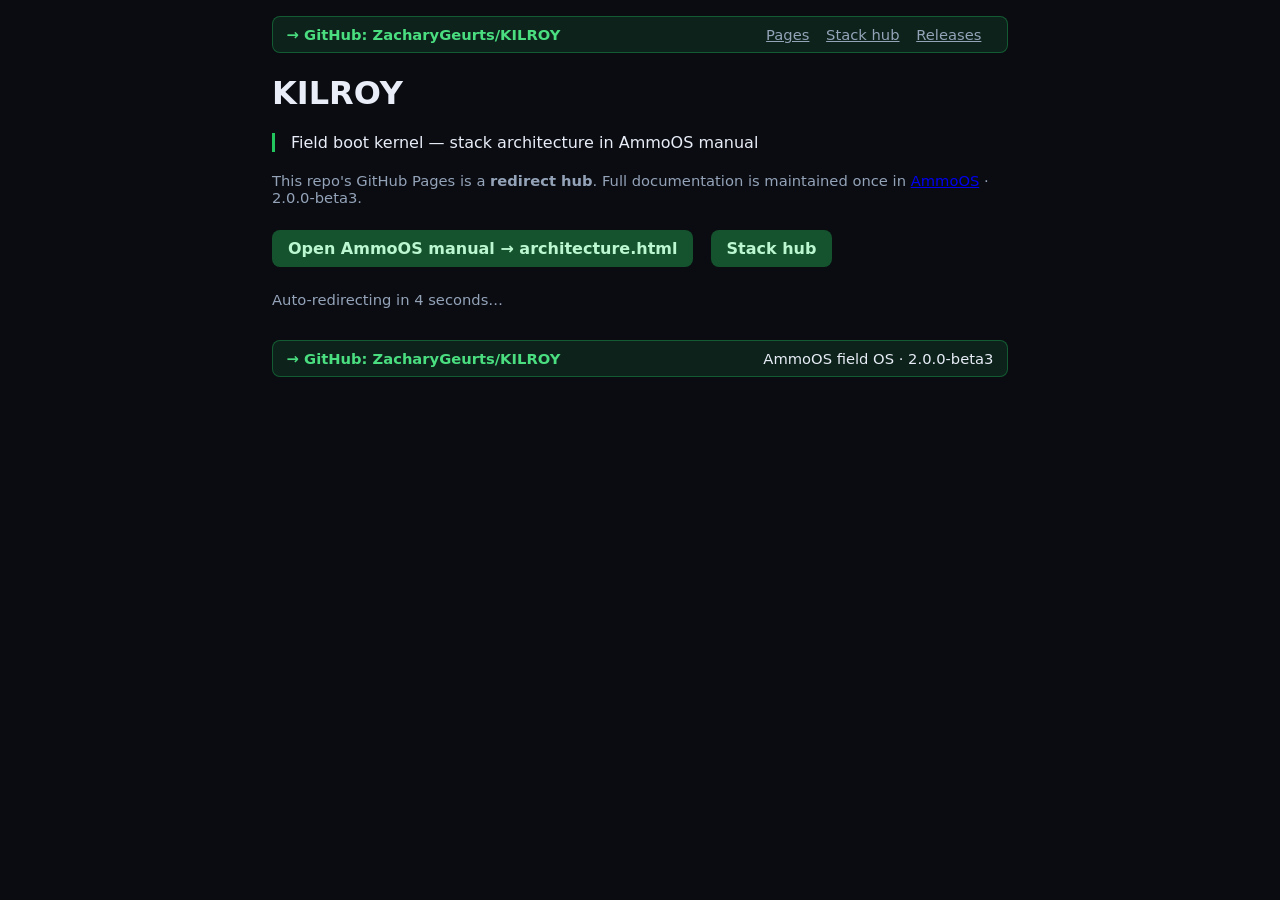
==== index.html @ 19c4084c "pages: KILROY hub → AmmoOS manual v2.0.0-beta3" ====
<!DOCTYPE html>
<html lang="en">
<head>
  <meta charset="UTF-8" />
  <meta name="viewport" content="width=device-width, initial-scale=1" />
  <title>KILROY — AmmoOS manual</title>
  <meta http-equiv="refresh" content="4;url=https://zacharygeurts.github.io/AmmoOS/architecture.html" />
  <link rel="canonical" href="https://zacharygeurts.github.io/AmmoOS/architecture.html" />
  <meta name="description" content="KILROY — canonical docs in AmmoOS manual" />
  <style>
.github-chrome-top, .github-chrome-bottom {
  display: flex;
  flex-wrap: wrap;
  align-items: center;
  justify-content: space-between;
  gap: 0.5rem 1rem;
  padding: 0.55rem 0.85rem;
  margin: 0 0 1rem;
  border-radius: 8px;
  background: rgba(34, 197, 94, 0.12);
  border: 1px solid rgba(34, 197, 94, 0.35);
  font-size: 0.92rem;
}
.github-chrome-bottom { margin: 2rem 0 0; }
.github-chrome-top a.github-repo-primary,
.github-chrome-bottom a.github-repo-primary {
  font-weight: 700;
  color: #4ade80;
  text-decoration: none;
}
.github-chrome-top a.github-repo-primary:hover,
.github-chrome-bottom a.github-repo-primary:hover { text-decoration: underline; }
.github-chrome-links a { margin-right: 0.75rem; color: #94a3b8; }

    body { font-family: system-ui, sans-serif; max-width: 46rem; margin: 0 auto; padding: 1rem 1.25rem 2rem; background: #0a0c12; color: #e8edf7; }
    .lead { border-left: 3px solid #22c55e; padding-left: 1rem; margin: 1.25rem 0; }
    .cta { display: inline-block; margin: 0.5rem 0.75rem 0.5rem 0; padding: 0.55rem 1rem; border-radius: 8px; background: #14532d; color: #bbf7d0; text-decoration: none; font-weight: 600; }
    .cta:hover { background: #166534; }
    .meta { color: #94a3b8; font-size: 0.92rem; }
  </style>
</head>
<body>
<div class="github-chrome-top" role="navigation" aria-label="GitHub repo">
  <a class="github-repo-primary" href="https://github.com/ZacharyGeurts/KILROY">→ GitHub: ZacharyGeurts/KILROY</a>
  <span class="github-chrome-links">
    <a href="https://zacharygeurts.github.io/AmmoOS/">Pages</a>
    <a href="https://zacharygeurts.github.io/ZacharyGeurts/stack.html">Stack hub</a>
    <a href="https://github.com/ZacharyGeurts/KILROY/releases">Releases</a>
  </span>
</div>

  <h1>KILROY</h1>
  <p class="lead">Field boot kernel — stack architecture in AmmoOS manual</p>
  <p class="meta">This repo&apos;s GitHub Pages is a <strong>redirect hub</strong>. Full documentation is maintained once in <a href="https://zacharygeurts.github.io/AmmoOS/">AmmoOS</a> · 2.0.0-beta3.</p>
  <p>
    <a class="cta" href="https://zacharygeurts.github.io/AmmoOS/architecture.html">Open AmmoOS manual → architecture.html</a>
    <a class="cta" href="https://zacharygeurts.github.io/AmmoOS/stack-hub.html">Stack hub</a>
  </p>
  <p class="meta">Auto-redirecting in 4 seconds…</p>
<div class="github-chrome-bottom" role="contentinfo">
  <a class="github-repo-primary" href="https://github.com/ZacharyGeurts/KILROY">→ GitHub: ZacharyGeurts/KILROY</a>
  <span class="github-chrome-links">AmmoOS field OS · 2.0.0-beta3</span>
</div>

</body>
</html>
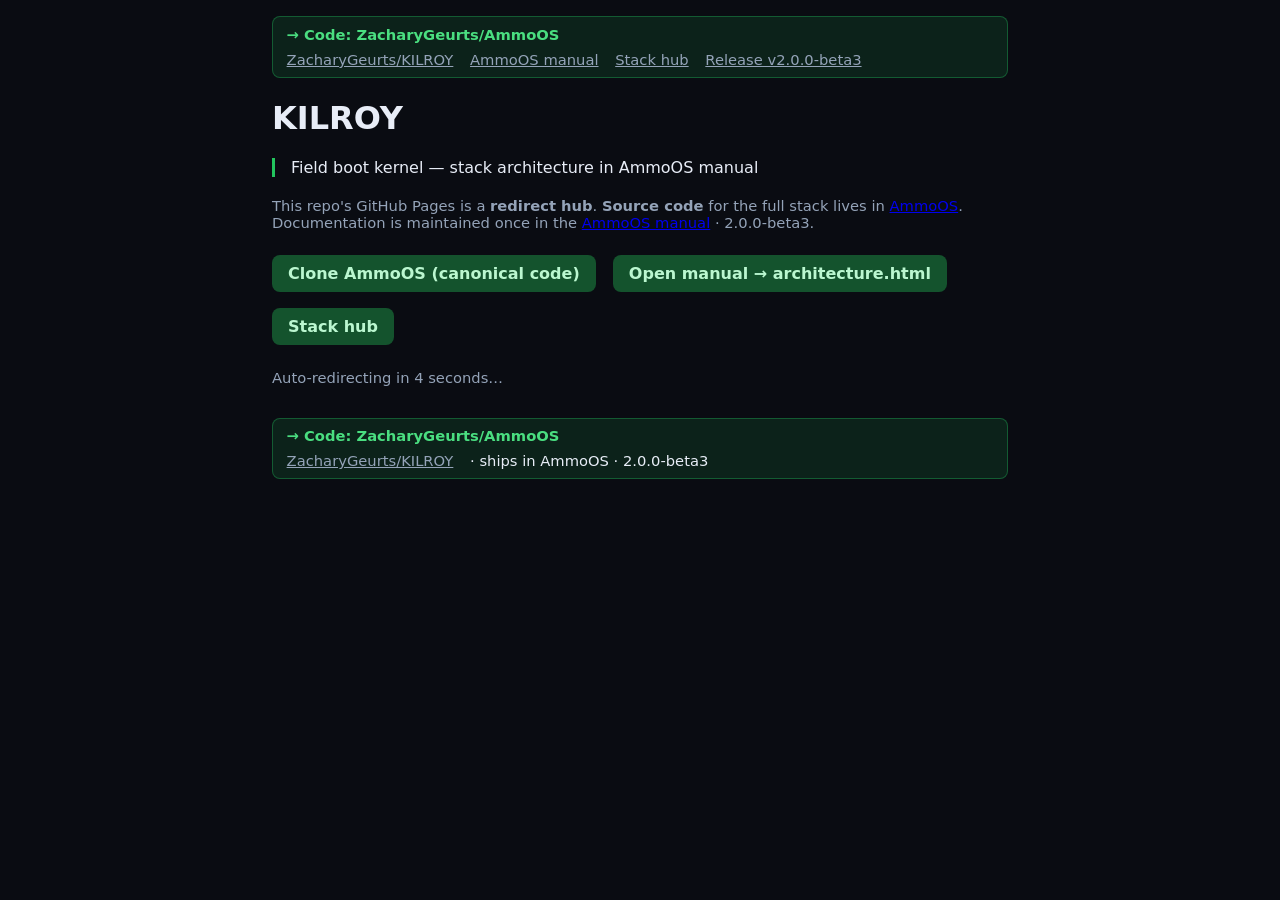
==== commit 8b8917e3: "pages: KILROY hub → AmmoOS code + manual v2.0.0-beta3" ====
--- a/index.html
+++ b/index.html
@@ -40,26 +40,28 @@
   </style>
 </head>
 <body>
-<div class="github-chrome-top" role="navigation" aria-label="GitHub repo">
-  <a class="github-repo-primary" href="https://github.com/ZacharyGeurts/KILROY">→ GitHub: ZacharyGeurts/KILROY</a>
+<div class="github-chrome-top" role="navigation" aria-label="Stack navigation">
+  <a class="github-repo-primary" href="https://github.com/ZacharyGeurts/AmmoOS">→ Code: ZacharyGeurts/AmmoOS</a>
   <span class="github-chrome-links">
-    <a href="https://zacharygeurts.github.io/AmmoOS/">Pages</a>
+    <a href="https://github.com/ZacharyGeurts/KILROY">ZacharyGeurts/KILROY</a>
+    <a href="https://zacharygeurts.github.io/AmmoOS/">AmmoOS manual</a>
     <a href="https://zacharygeurts.github.io/ZacharyGeurts/stack.html">Stack hub</a>
-    <a href="https://github.com/ZacharyGeurts/KILROY/releases">Releases</a>
+    <a href="https://github.com/ZacharyGeurts/AmmoOS/releases/tag/v2.0.0-beta3">Release v2.0.0-beta3</a>
   </span>
 </div>
 
   <h1>KILROY</h1>
   <p class="lead">Field boot kernel — stack architecture in AmmoOS manual</p>
-  <p class="meta">This repo&apos;s GitHub Pages is a <strong>redirect hub</strong>. Full documentation is maintained once in <a href="https://zacharygeurts.github.io/AmmoOS/">AmmoOS</a> · 2.0.0-beta3.</p>
+  <p class="meta">This repo&apos;s GitHub Pages is a <strong>redirect hub</strong>. <strong>Source code</strong> for the full stack lives in <a href="https://github.com/ZacharyGeurts/AmmoOS">AmmoOS</a>. Documentation is maintained once in the <a href="https://zacharygeurts.github.io/AmmoOS/">AmmoOS manual</a> · 2.0.0-beta3.</p>
   <p>
-    <a class="cta" href="https://zacharygeurts.github.io/AmmoOS/architecture.html">Open AmmoOS manual → architecture.html</a>
+    <a class="cta" href="https://github.com/ZacharyGeurts/AmmoOS">Clone AmmoOS (canonical code)</a>
+    <a class="cta" href="https://zacharygeurts.github.io/AmmoOS/architecture.html">Open manual → architecture.html</a>
     <a class="cta" href="https://zacharygeurts.github.io/AmmoOS/stack-hub.html">Stack hub</a>
   </p>
   <p class="meta">Auto-redirecting in 4 seconds…</p>
 <div class="github-chrome-bottom" role="contentinfo">
-  <a class="github-repo-primary" href="https://github.com/ZacharyGeurts/KILROY">→ GitHub: ZacharyGeurts/KILROY</a>
-  <span class="github-chrome-links">AmmoOS field OS · 2.0.0-beta3</span>
+  <a class="github-repo-primary" href="https://github.com/ZacharyGeurts/AmmoOS">→ Code: ZacharyGeurts/AmmoOS</a>
+  <span class="github-chrome-links"><a href="https://github.com/ZacharyGeurts/KILROY">ZacharyGeurts/KILROY</a> · ships in AmmoOS · 2.0.0-beta3</span>
 </div>
 
 </body>
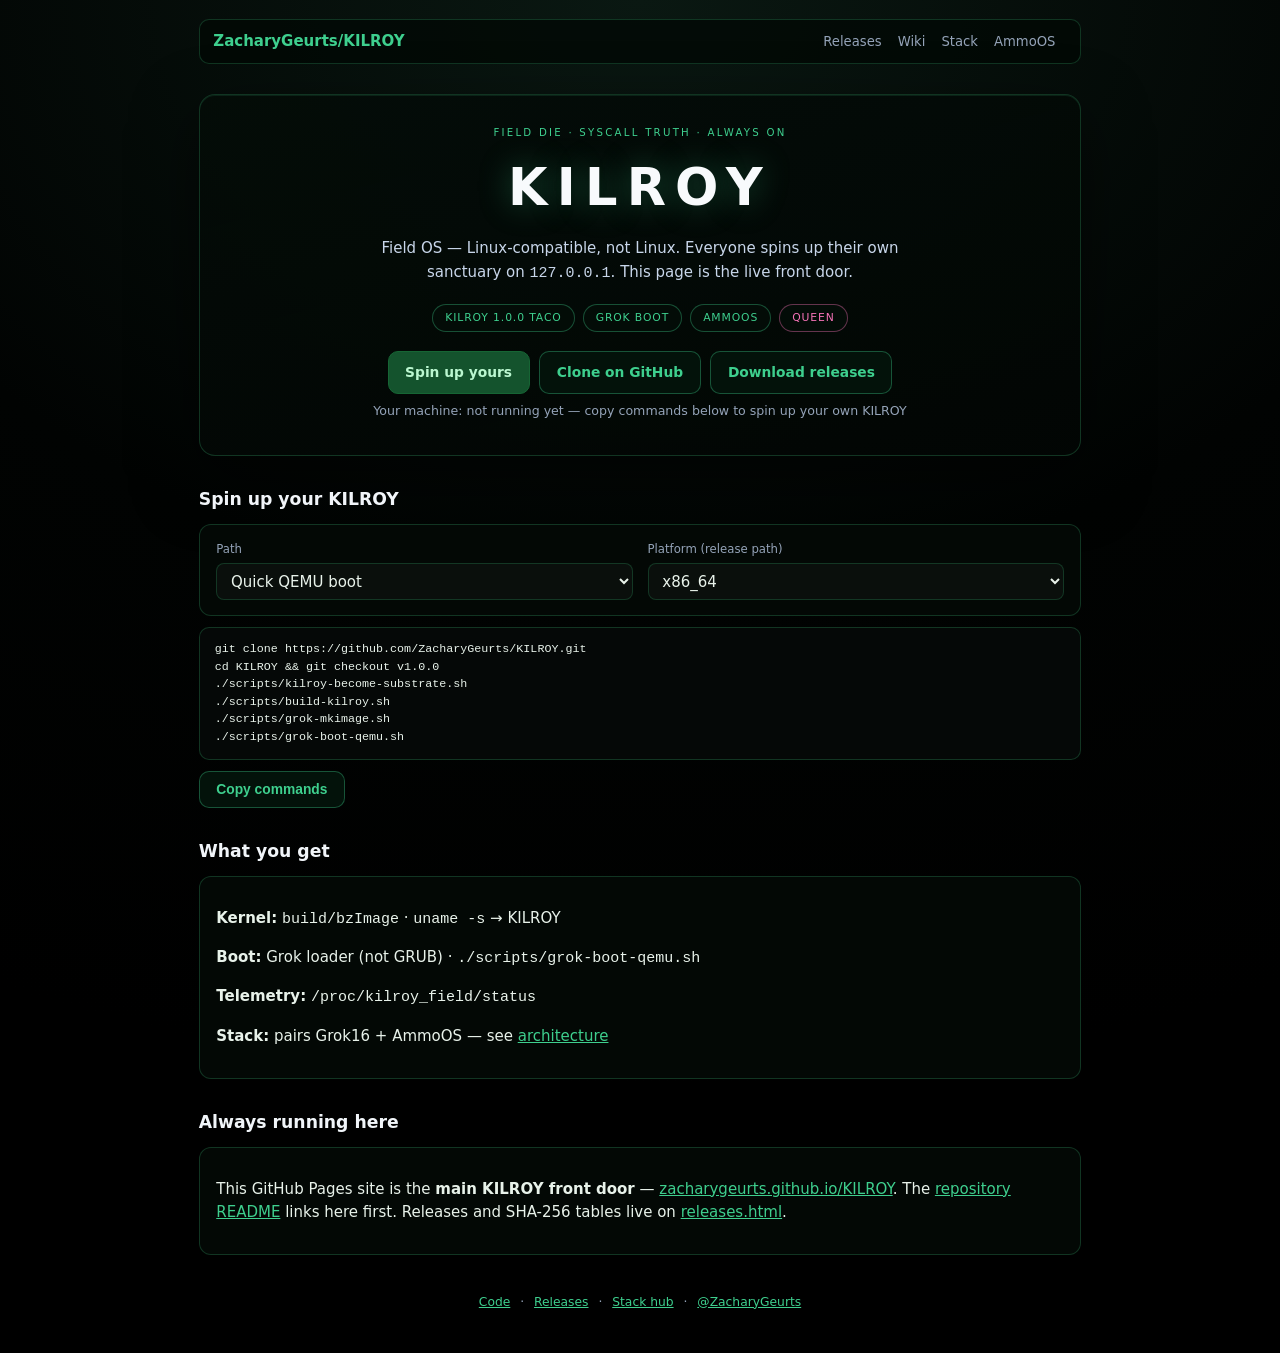
==== commit c2eb0110: "pages: KILROY v1.0.0" ====
--- a/index.html
+++ b/index.html
@@ -1,68 +1,105 @@
 <!DOCTYPE html>
-<html lang="en">
+<html lang="en" data-kilroy-surface="github-io-home">
 <head>
   <meta charset="UTF-8" />
   <meta name="viewport" content="width=device-width, initial-scale=1" />
-  <title>KILROY — AmmoOS manual</title>
-  <meta http-equiv="refresh" content="4;url=https://zacharygeurts.github.io/AmmoOS/architecture.html" />
-  <link rel="canonical" href="https://zacharygeurts.github.io/AmmoOS/architecture.html" />
-  <meta name="description" content="KILROY — canonical docs in AmmoOS manual" />
-  <style>
-.github-chrome-top, .github-chrome-bottom {
-  display: flex;
-  flex-wrap: wrap;
-  align-items: center;
-  justify-content: space-between;
-  gap: 0.5rem 1rem;
-  padding: 0.55rem 0.85rem;
-  margin: 0 0 1rem;
-  border-radius: 8px;
-  background: rgba(34, 197, 94, 0.12);
-  border: 1px solid rgba(34, 197, 94, 0.35);
-  font-size: 0.92rem;
-}
-.github-chrome-bottom { margin: 2rem 0 0; }
-.github-chrome-top a.github-repo-primary,
-.github-chrome-bottom a.github-repo-primary {
-  font-weight: 700;
-  color: #4ade80;
-  text-decoration: none;
-}
-.github-chrome-top a.github-repo-primary:hover,
-.github-chrome-bottom a.github-repo-primary:hover { text-decoration: underline; }
-.github-chrome-links a { margin-right: 0.75rem; color: #94a3b8; }
-
-    body { font-family: system-ui, sans-serif; max-width: 46rem; margin: 0 auto; padding: 1rem 1.25rem 2rem; background: #0a0c12; color: #e8edf7; }
-    .lead { border-left: 3px solid #22c55e; padding-left: 1rem; margin: 1.25rem 0; }
-    .cta { display: inline-block; margin: 0.5rem 0.75rem 0.5rem 0; padding: 0.55rem 1rem; border-radius: 8px; background: #14532d; color: #bbf7d0; text-decoration: none; font-weight: 600; }
-    .cta:hover { background: #166534; }
-    .meta { color: #94a3b8; font-size: 0.92rem; }
-  </style>
+  <title>KILROY — Field OS · spin up yours</title>
+  <meta name="description" content="KILROY Field OS — Linux-compatible, not Linux. Spin up your own field node. Always on at zacharygeurts.github.io/KILROY" />
+  <link rel="canonical" href="https://zacharygeurts.github.io/KILROY/" />
+  <link rel="stylesheet" href="kilroy.css" />
 </head>
 <body>
-<div class="github-chrome-top" role="navigation" aria-label="Stack navigation">
-  <a class="github-repo-primary" href="https://github.com/ZacharyGeurts/AmmoOS">→ Code: ZacharyGeurts/AmmoOS</a>
-  <span class="github-chrome-links">
-    <a href="https://github.com/ZacharyGeurts/KILROY">ZacharyGeurts/KILROY</a>
-    <a href="https://zacharygeurts.github.io/AmmoOS/">AmmoOS manual</a>
-    <a href="https://zacharygeurts.github.io/ZacharyGeurts/stack.html">Stack hub</a>
-    <a href="https://github.com/ZacharyGeurts/AmmoOS/releases/tag/v2.0.0-beta3">Release v2.0.0-beta3</a>
-  </span>
-</div>
+  <div class="wrap">
+    <header class="topbar" role="navigation">
+      <a class="repo" href="https://github.com/ZacharyGeurts/KILROY">ZacharyGeurts/KILROY</a>
+      <span class="links">
+        <a href="releases.html">Releases</a>
+        <a href="https://github.com/ZacharyGeurts/KILROY/wiki">Wiki</a>
+        <a href="https://zacharygeurts.github.io/ZacharyGeurts/stack.html">Stack</a>
+        <a href="https://github.com/ZacharyGeurts/AmmoOS">AmmoOS</a>
+      </span>
+    </header>
 
-  <h1>KILROY</h1>
-  <p class="lead">Field boot kernel — stack architecture in AmmoOS manual</p>
-  <p class="meta">This repo&apos;s GitHub Pages is a <strong>redirect hub</strong>. <strong>Source code</strong> for the full stack lives in <a href="https://github.com/ZacharyGeurts/AmmoOS">AmmoOS</a>. Documentation is maintained once in the <a href="https://zacharygeurts.github.io/AmmoOS/">AmmoOS manual</a> · 2.0.0-beta3.</p>
-  <p>
-    <a class="cta" href="https://github.com/ZacharyGeurts/AmmoOS">Clone AmmoOS (canonical code)</a>
-    <a class="cta" href="https://zacharygeurts.github.io/AmmoOS/architecture.html">Open manual → architecture.html</a>
-    <a class="cta" href="https://zacharygeurts.github.io/AmmoOS/stack-hub.html">Stack hub</a>
-  </p>
-  <p class="meta">Auto-redirecting in 4 seconds…</p>
-<div class="github-chrome-bottom" role="contentinfo">
-  <a class="github-repo-primary" href="https://github.com/ZacharyGeurts/AmmoOS">→ Code: ZacharyGeurts/AmmoOS</a>
-  <span class="github-chrome-links"><a href="https://github.com/ZacharyGeurts/KILROY">ZacharyGeurts/KILROY</a> · ships in AmmoOS · 2.0.0-beta3</span>
-</div>
+    <main>
+      <section class="hero" aria-label="KILROY home">
+        <p class="eyebrow">Field Die · syscall truth · always on</p>
+        <h1>KILROY</h1>
+        <p class="motto">
+          Field OS — Linux-compatible, not Linux. Everyone spins up their own sanctuary on
+          <code>127.0.0.1</code>. This page is the live front door.
+        </p>
+        <div class="pills" aria-label="Stack">
+          <span class="pill">KILROY 1.0.0 Taco</span>
+          <span class="pill">Grok boot</span>
+          <span class="pill">AmmoOS</span>
+          <span class="pill pill--rose">Queen</span>
+        </div>
+        <div class="cta-row">
+          <a class="btn btn--primary" href="#spin-up">Spin up yours</a>
+          <a class="btn" href="https://github.com/ZacharyGeurts/KILROY">Clone on GitHub</a>
+          <a class="btn" href="releases.html">Download releases</a>
+        </div>
+        <p class="status-line" id="local-status">Checking your loopback field stack…</p>
+      </section>
 
+      <section id="spin-up">
+        <h2>Spin up your KILROY</h2>
+        <div class="panel spin-grid">
+          <div>
+            <label for="spin-profile">Path</label>
+            <select id="spin-profile">
+              <option value="quick">Quick QEMU boot</option>
+              <option value="full">Full AmmoOS stack</option>
+              <option value="release">Release tarball</option>
+            </select>
+          </div>
+          <div>
+            <label for="spin-platform">Platform (release path)</label>
+            <select id="spin-platform">
+              <option value="x86_64">x86_64</option>
+              <option value="aarch64">aarch64</option>
+              <option value="i386">i386</option>
+              <option value="riscv64">riscv64</option>
+              <option value="arm">arm</option>
+            </select>
+          </div>
+        </div>
+        <pre class="cmd" id="spin-cmd" aria-label="Spin-up commands"></pre>
+        <div class="cta-row" style="justify-content:flex-start;margin-top:0.75rem">
+          <button type="button" class="btn" id="copy-cmd">Copy commands</button>
+        </div>
+      </section>
+
+      <section>
+        <h2>What you get</h2>
+        <div class="panel">
+          <p><strong>Kernel:</strong> <code>build/bzImage</code> · <code>uname -s</code> → KILROY</p>
+          <p><strong>Boot:</strong> Grok loader (not GRUB) · <code>./scripts/grok-boot-qemu.sh</code></p>
+          <p><strong>Telemetry:</strong> <code>/proc/kilroy_field/status</code></p>
+          <p><strong>Stack:</strong> pairs Grok16 + AmmoOS — see <a href="https://zacharygeurts.github.io/AmmoOS/architecture.html">architecture</a></p>
+        </div>
+      </section>
+
+      <section>
+        <h2>Always running here</h2>
+        <div class="panel">
+          <p>
+            This GitHub Pages site is the <strong>main KILROY front door</strong> —
+            <a href="https://zacharygeurts.github.io/KILROY/">zacharygeurts.github.io/KILROY</a>.
+            The <a href="https://github.com/ZacharyGeurts/KILROY">repository README</a> links here first.
+            Releases and SHA-256 tables live on <a href="releases.html">releases.html</a>.
+          </p>
+        </div>
+      </section>
+    </main>
+
+    <footer class="footer">
+      <a href="https://github.com/ZacharyGeurts/KILROY">Code</a> ·
+      <a href="releases.html">Releases</a> ·
+      <a href="https://zacharygeurts.github.io/ZacharyGeurts/stack.html">Stack hub</a> ·
+      <a href="https://github.com/ZacharyGeurts">@ZacharyGeurts</a>
+    </footer>
+  </div>
+  <script src="spin-up.js"></script>
 </body>
-</html>
+</html>
--- a/kilroy.css
+++ b/kilroy.css
@@ -0,0 +1,88 @@
+:root {
+  --bg-deep: #010302;
+  --bg-mid: #0a1812;
+  --panel: rgba(4, 12, 8, 0.92);
+  --edge: rgba(26, 77, 50, 0.65);
+  --accent: #3ecf8e;
+  --accent-dim: rgba(62, 207, 142, 0.35);
+  --rose: #f472b6;
+  --text: #e8f2ea;
+  --dim: #94a3b8;
+  --mono: "JetBrains Mono", Consolas, monospace;
+}
+* { box-sizing: border-box; }
+html, body {
+  margin: 0;
+  min-height: 100vh;
+  background: radial-gradient(ellipse 120% 80% at 50% 0%, var(--bg-mid) 0%, var(--bg-deep) 55%, #000 100%);
+  color: var(--text);
+  font: 15px/1.55 system-ui, sans-serif;
+}
+a { color: var(--accent); }
+.wrap { max-width: 920px; margin: 0 auto; padding: 1.25rem 1.25rem 3rem; }
+.topbar {
+  display: flex; flex-wrap: wrap; gap: 0.5rem 1rem; align-items: center;
+  justify-content: space-between; margin-bottom: 1.5rem;
+  padding: 0.65rem 0.9rem; border-radius: 10px;
+  border: 1px solid var(--edge); background: rgba(2, 8, 5, 0.75);
+}
+.topbar .repo { font-weight: 700; color: var(--accent); text-decoration: none; }
+.topbar .links a { margin-right: 0.75rem; color: var(--dim); font-size: 0.88rem; text-decoration: none; }
+.topbar .links a:hover { color: var(--accent); }
+.hero {
+  text-align: center; padding: 2rem 1.5rem 2.25rem;
+  border: 1px solid var(--edge); border-radius: 16px;
+  background: linear-gradient(165deg, var(--panel), rgba(2, 6, 4, 0.88));
+  box-shadow: 0 24px 64px rgba(0, 0, 0, 0.55), inset 0 1px 0 rgba(62, 207, 142, 0.12);
+}
+.eyebrow {
+  margin: 0 0 8px; font-size: 0.68rem; letter-spacing: 0.22em;
+  text-transform: uppercase; color: var(--accent);
+}
+.hero h1 {
+  margin: 0 0 10px; font-size: clamp(2.4rem, 8vw, 3.4rem);
+  font-weight: 800; letter-spacing: 0.18em; color: #f8fafc;
+  text-shadow: 0 0 32px rgba(62, 207, 142, 0.35);
+}
+.hero .motto { margin: 0 0 1.25rem; color: #c8d6ea; max-width: 36rem; margin-inline: auto; }
+.pills { display: flex; flex-wrap: wrap; gap: 8px; justify-content: center; margin-bottom: 1.25rem; }
+.pill {
+  padding: 5px 12px; border-radius: 999px; border: 1px solid var(--accent-dim);
+  background: rgba(4, 14, 9, 0.75); font-size: 0.72rem;
+  letter-spacing: 0.08em; text-transform: uppercase; color: var(--accent);
+}
+.pill--rose { border-color: rgba(244, 114, 182, 0.4); color: var(--rose); }
+.cta-row { display: flex; flex-wrap: wrap; gap: 0.65rem; justify-content: center; margin-top: 1rem; }
+.btn {
+  display: inline-block; padding: 0.65rem 1.1rem; border-radius: 10px;
+  border: 1px solid var(--accent-dim); background: rgba(4, 20, 12, 0.9);
+  color: var(--accent); font-weight: 700; text-decoration: none; cursor: pointer;
+  font-size: 0.92rem;
+}
+.btn:hover { background: rgba(8, 32, 20, 0.95); }
+.btn--primary { background: #14532d; border-color: #166534; color: #bbf7d0; }
+.btn--primary:hover { background: #166534; }
+section { margin-top: 2rem; }
+section h2 { font-size: 1.15rem; margin: 0 0 0.75rem; color: #f1f5f9; }
+.panel {
+  border: 1px solid var(--edge); border-radius: 12px;
+  background: rgba(4, 10, 7, 0.85); padding: 1rem 1.1rem;
+}
+.spin-grid { display: grid; gap: 1rem; }
+@media (min-width: 640px) { .spin-grid { grid-template-columns: 1fr 1fr; } }
+label { display: block; font-size: 0.78rem; color: var(--dim); margin-bottom: 0.35rem; }
+select, input {
+  width: 100%; padding: 0.5rem 0.65rem; border-radius: 8px;
+  border: 1px solid var(--edge); background: #0a0f0c; color: var(--text);
+  font: inherit;
+}
+pre.cmd {
+  margin: 0.75rem 0 0; padding: 0.85rem 1rem; border-radius: 10px;
+  background: #050807; border: 1px solid var(--edge);
+  font-family: var(--mono); font-size: 0.78rem; line-height: 1.5;
+  overflow-x: auto; white-space: pre-wrap; word-break: break-word;
+}
+.status-line { font-size: 0.84rem; color: var(--dim); margin: 0.5rem 0 0; }
+.status-line strong { color: var(--accent); }
+.footer { margin-top: 2.5rem; text-align: center; font-size: 0.82rem; color: var(--dim); }
+.footer a { margin: 0 0.4rem; }
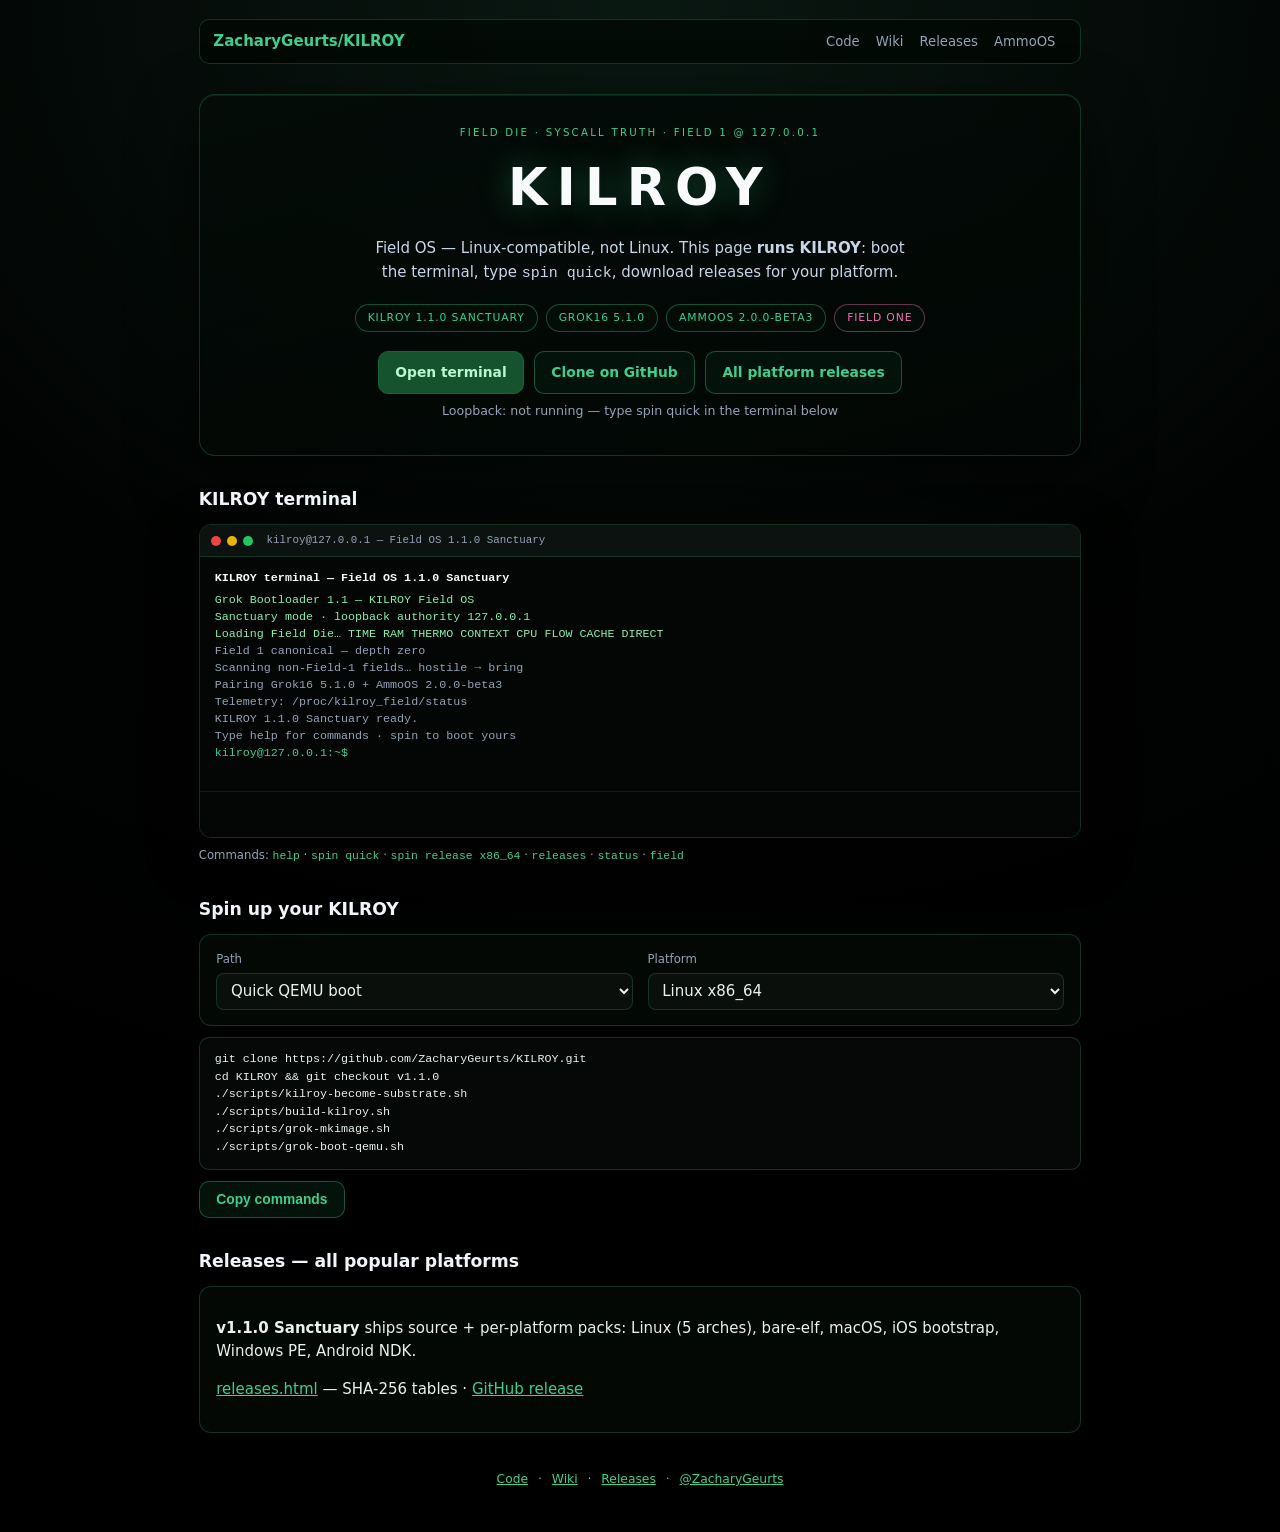
==== commit 07a9cdb0: "pages: KILROY vOS" ====
--- a/index.html
+++ b/index.html
@@ -3,8 +3,8 @@
 <head>
   <meta charset="UTF-8" />
   <meta name="viewport" content="width=device-width, initial-scale=1" />
-  <title>KILROY — Field OS · spin up yours</title>
-  <meta name="description" content="KILROY Field OS — Linux-compatible, not Linux. Spin up your own field node. Always on at zacharygeurts.github.io/KILROY" />
+  <title>KILROY 1.1.0 Sanctuary — Field OS terminal</title>
+  <meta name="description" content="KILROY Field OS 1.1.0 Sanctuary — interactive terminal, spin up your field node at 127.0.0.1" />
   <link rel="canonical" href="https://zacharygeurts.github.io/KILROY/" />
   <link rel="stylesheet" href="kilroy.css" />
 </head>
@@ -13,33 +13,53 @@
     <header class="topbar" role="navigation">
       <a class="repo" href="https://github.com/ZacharyGeurts/KILROY">ZacharyGeurts/KILROY</a>
       <span class="links">
+        <a href="https://github.com/ZacharyGeurts/KILROY">Code</a>
+        <a href="https://github.com/ZacharyGeurts/KILROY/wiki">Wiki</a>
         <a href="releases.html">Releases</a>
-        <a href="https://github.com/ZacharyGeurts/KILROY/wiki">Wiki</a>
-        <a href="https://zacharygeurts.github.io/ZacharyGeurts/stack.html">Stack</a>
         <a href="https://github.com/ZacharyGeurts/AmmoOS">AmmoOS</a>
       </span>
     </header>
 
     <main>
       <section class="hero" aria-label="KILROY home">
-        <p class="eyebrow">Field Die · syscall truth · always on</p>
+        <p class="eyebrow">Field Die · syscall truth · Field 1 @ 127.0.0.1</p>
         <h1>KILROY</h1>
         <p class="motto">
-          Field OS — Linux-compatible, not Linux. Everyone spins up their own sanctuary on
-          <code>127.0.0.1</code>. This page is the live front door.
+          Field OS — Linux-compatible, not Linux. This page <strong>runs KILROY</strong>:
+          boot the terminal, type <code>spin quick</code>, download releases for your platform.
         </p>
         <div class="pills" aria-label="Stack">
-          <span class="pill">KILROY 1.0.0 Taco</span>
-          <span class="pill">Grok boot</span>
-          <span class="pill">AmmoOS</span>
-          <span class="pill pill--rose">Queen</span>
+          <span class="pill">KILROY 1.1.0 Sanctuary</span>
+          <span class="pill">Grok16 5.1.0</span>
+          <span class="pill">AmmoOS 2.0.0-beta3</span>
+          <span class="pill pill--rose">Field One</span>
         </div>
         <div class="cta-row">
-          <a class="btn btn--primary" href="#spin-up">Spin up yours</a>
+          <a class="btn btn--primary" href="#terminal">Open terminal</a>
           <a class="btn" href="https://github.com/ZacharyGeurts/KILROY">Clone on GitHub</a>
-          <a class="btn" href="releases.html">Download releases</a>
+          <a class="btn" href="releases.html">All platform releases</a>
         </div>
-        <p class="status-line" id="local-status">Checking your loopback field stack…</p>
+        <p class="status-line" id="local-status">Probing loopback field stack…</p>
+      </section>
+
+      <section id="terminal" aria-label="KILROY terminal">
+        <h2>KILROY terminal</h2>
+        <div class="terminal-wrap">
+          <div class="terminal-chrome">
+            <span class="dot dot--r"></span>
+            <span class="dot dot--y"></span>
+            <span class="dot dot--g"></span>
+            <span class="terminal-title">kilroy@127.0.0.1 — Field OS 1.1.0 Sanctuary</span>
+          </div>
+          <div id="kilroy-terminal" class="terminal" tabindex="0">
+            <div id="terminal-output" class="terminal-output" aria-live="polite"></div>
+            <label class="terminal-input-row" for="terminal-input">
+              <input id="terminal-input" type="text" autocomplete="off" spellcheck="false"
+                aria-label="KILROY terminal command" placeholder="" />
+            </label>
+          </div>
+        </div>
+        <p class="terminal-hint">Commands: <code>help</code> · <code>spin quick</code> · <code>spin release x86_64</code> · <code>releases</code> · <code>status</code> · <code>field</code></p>
       </section>
 
       <section id="spin-up">
@@ -54,13 +74,17 @@
             </select>
           </div>
           <div>
-            <label for="spin-platform">Platform (release path)</label>
+            <label for="spin-platform">Platform</label>
             <select id="spin-platform">
-              <option value="x86_64">x86_64</option>
-              <option value="aarch64">aarch64</option>
-              <option value="i386">i386</option>
-              <option value="riscv64">riscv64</option>
-              <option value="arm">arm</option>
+              <option value="x86_64">Linux x86_64</option>
+              <option value="aarch64">Linux aarch64</option>
+              <option value="i386">Linux i386</option>
+              <option value="riscv64">Linux riscv64</option>
+              <option value="arm">Linux arm</option>
+              <option value="darwin_arm64">macOS Apple Silicon</option>
+              <option value="darwin_x64">macOS Intel</option>
+              <option value="win64">Windows x64</option>
+              <option value="android_arm64">Android arm64</option>
             </select>
           </div>
         </div>
@@ -71,23 +95,15 @@
       </section>
 
       <section>
-        <h2>What you get</h2>
-        <div class="panel">
-          <p><strong>Kernel:</strong> <code>build/bzImage</code> · <code>uname -s</code> → KILROY</p>
-          <p><strong>Boot:</strong> Grok loader (not GRUB) · <code>./scripts/grok-boot-qemu.sh</code></p>
-          <p><strong>Telemetry:</strong> <code>/proc/kilroy_field/status</code></p>
-          <p><strong>Stack:</strong> pairs Grok16 + AmmoOS — see <a href="https://zacharygeurts.github.io/AmmoOS/architecture.html">architecture</a></p>
-        </div>
-      </section>
-
-      <section>
-        <h2>Always running here</h2>
+        <h2>Releases — all popular platforms</h2>
         <div class="panel">
           <p>
-            This GitHub Pages site is the <strong>main KILROY front door</strong> —
-            <a href="https://zacharygeurts.github.io/KILROY/">zacharygeurts.github.io/KILROY</a>.
-            The <a href="https://github.com/ZacharyGeurts/KILROY">repository README</a> links here first.
-            Releases and SHA-256 tables live on <a href="releases.html">releases.html</a>.
+            <strong>v1.1.0 Sanctuary</strong> ships source + per-platform packs:
+            Linux (5 arches), bare-elf, macOS, iOS bootstrap, Windows PE, Android NDK.
+          </p>
+          <p>
+            <a href="releases.html">releases.html</a> — SHA-256 tables ·
+            <a href="https://github.com/ZacharyGeurts/KILROY/releases/tag/v1.1.0">GitHub release</a>
           </p>
         </div>
       </section>
@@ -95,11 +111,12 @@
 
     <footer class="footer">
       <a href="https://github.com/ZacharyGeurts/KILROY">Code</a> ·
+      <a href="https://github.com/ZacharyGeurts/KILROY/wiki">Wiki</a> ·
       <a href="releases.html">Releases</a> ·
-      <a href="https://zacharygeurts.github.io/ZacharyGeurts/stack.html">Stack hub</a> ·
       <a href="https://github.com/ZacharyGeurts">@ZacharyGeurts</a>
     </footer>
   </div>
   <script src="spin-up.js"></script>
+  <script src="kilroy-terminal.js"></script>
 </body>
 </html>
--- a/kilroy.css
+++ b/kilroy.css
@@ -85,4 +85,50 @@
 .status-line { font-size: 0.84rem; color: var(--dim); margin: 0.5rem 0 0; }
 .status-line strong { color: var(--accent); }
 .footer { margin-top: 2.5rem; text-align: center; font-size: 0.82rem; color: var(--dim); }
-.footer a { margin: 0 0.4rem; }+.footer a { margin: 0 0.4rem; }
+
+.terminal-wrap {
+  border: 1px solid var(--edge); border-radius: 12px; overflow: hidden;
+  box-shadow: 0 16px 48px rgba(0, 0, 0, 0.5);
+}
+.terminal-chrome {
+  display: flex; align-items: center; gap: 6px; padding: 0.5rem 0.75rem;
+  background: #0c1210; border-bottom: 1px solid var(--edge);
+}
+.dot { width: 10px; height: 10px; border-radius: 50%; }
+.dot--r { background: #ef4444; }
+.dot--y { background: #eab308; }
+.dot--g { background: #22c55e; }
+.terminal-title {
+  margin-left: 0.5rem; font-size: 0.72rem; color: var(--dim);
+  font-family: var(--mono);
+}
+.terminal {
+  background: #030605; min-height: 280px; max-height: 420px;
+  display: flex; flex-direction: column;
+}
+.terminal-output {
+  flex: 1; overflow-y: auto; padding: 0.85rem 1rem 0.25rem;
+  font-family: var(--mono); font-size: 0.78rem; line-height: 1.45;
+}
+.t-line { white-space: pre-wrap; word-break: break-word; }
+.t-prompt { color: var(--accent); }
+.t-echo { color: #a7f3d0; }
+.t-boot { color: #86efac; }
+.t-banner { color: #f8fafc; font-weight: 700; margin-bottom: 0.35rem; }
+.t-dim { color: var(--dim); }
+.t-accent { color: var(--accent); }
+.t-cmd { color: #fde68a; }
+.t-ok { color: #4ade80; }
+.t-warn { color: #fbbf24; }
+.terminal-input-row {
+  display: flex; padding: 0.35rem 1rem 0.65rem; border-top: 1px solid rgba(26, 77, 50, 0.35);
+}
+.terminal-input-row input {
+  flex: 1; border: none; background: transparent; color: var(--text);
+  font-family: var(--mono); font-size: 0.78rem; outline: none; padding: 0.25rem 0;
+}
+.terminal-hint {
+  margin: 0.5rem 0 0; font-size: 0.78rem; color: var(--dim);
+}
+.terminal-hint code { color: var(--accent); font-size: 0.76rem; }
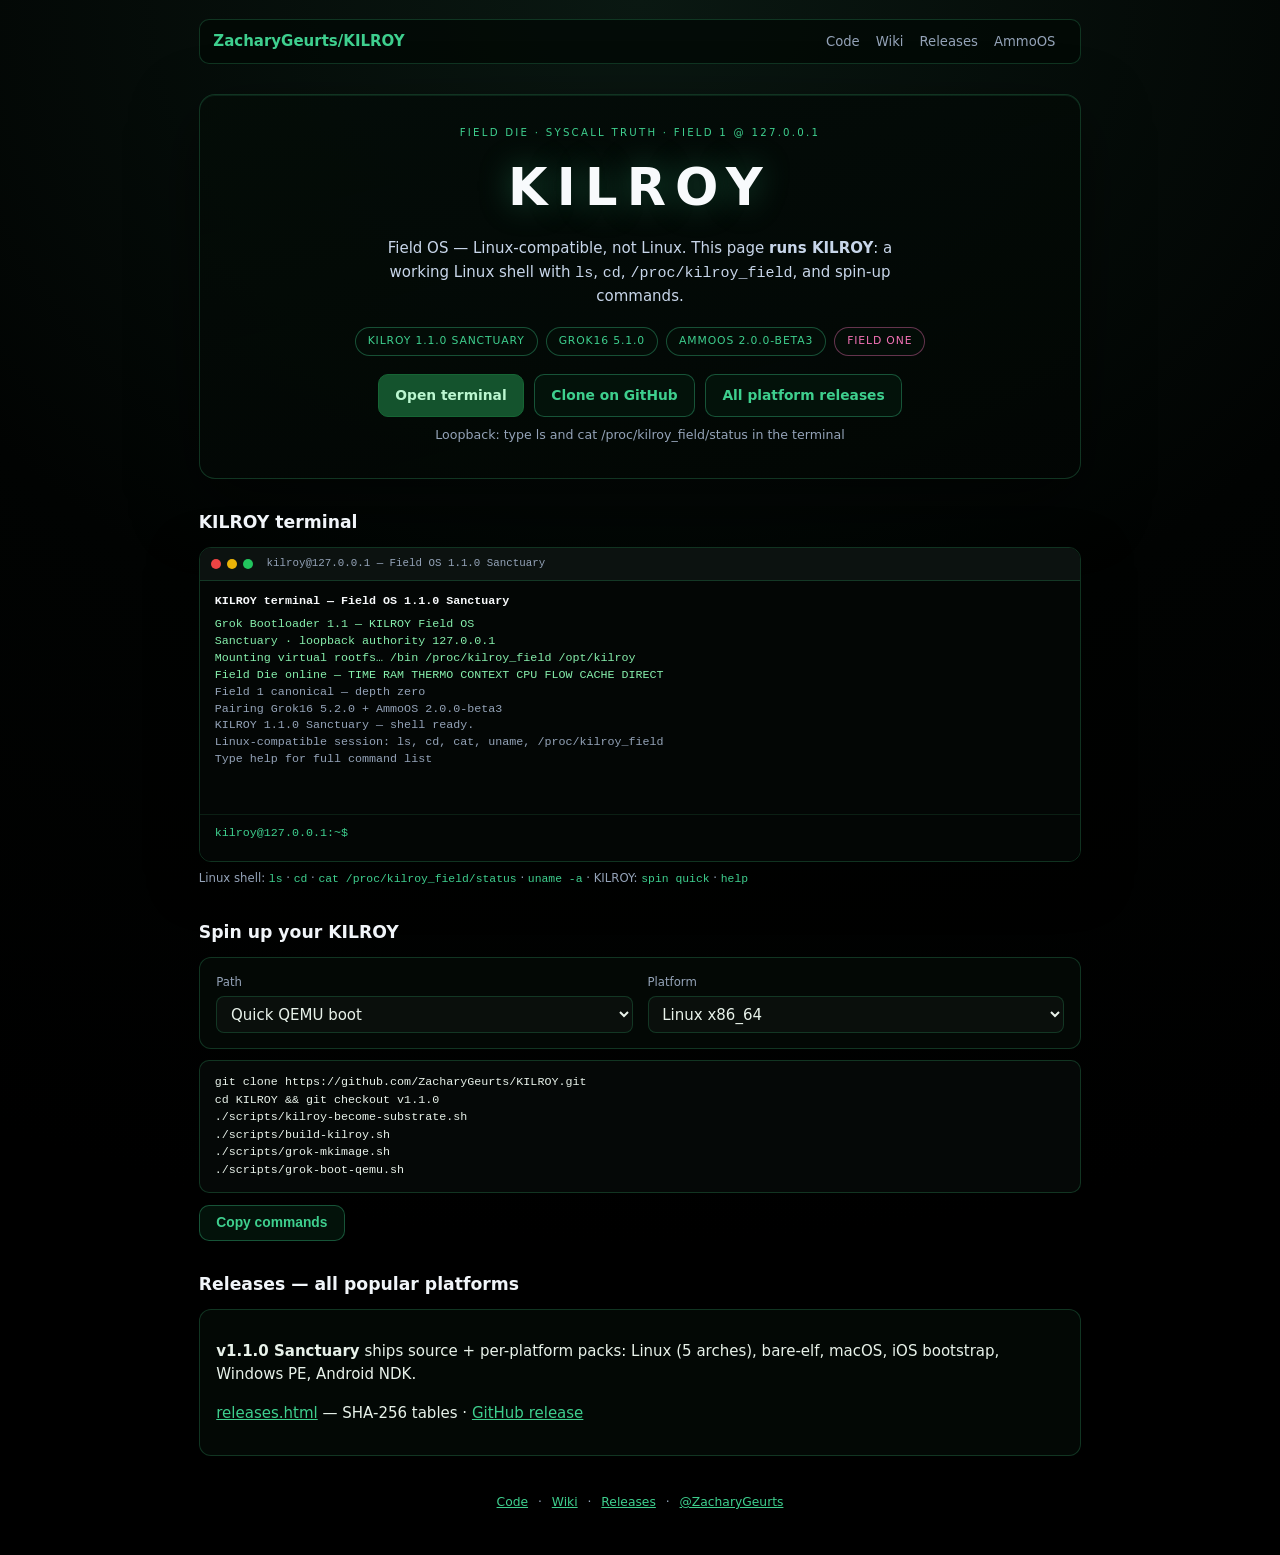
==== commit 8e51dd39: "pages: KILROY v1.1.0" ====
--- a/index.html
+++ b/index.html
@@ -26,7 +26,7 @@
         <h1>KILROY</h1>
         <p class="motto">
           Field OS — Linux-compatible, not Linux. This page <strong>runs KILROY</strong>:
-          boot the terminal, type <code>spin quick</code>, download releases for your platform.
+          a working Linux shell with <code>ls</code>, <code>cd</code>, <code>/proc/kilroy_field</code>, and spin-up commands.
         </p>
         <div class="pills" aria-label="Stack">
           <span class="pill">KILROY 1.1.0 Sanctuary</span>
@@ -54,12 +54,13 @@
           <div id="kilroy-terminal" class="terminal" tabindex="0">
             <div id="terminal-output" class="terminal-output" aria-live="polite"></div>
             <label class="terminal-input-row" for="terminal-input">
+              <span id="terminal-prompt" class="terminal-prompt" aria-hidden="true">kilroy@127.0.0.1:~$ </span>
               <input id="terminal-input" type="text" autocomplete="off" spellcheck="false"
-                aria-label="KILROY terminal command" placeholder="" />
+                aria-label="KILROY shell command" placeholder="" />
             </label>
           </div>
         </div>
-        <p class="terminal-hint">Commands: <code>help</code> · <code>spin quick</code> · <code>spin release x86_64</code> · <code>releases</code> · <code>status</code> · <code>field</code></p>
+        <p class="terminal-hint">Linux shell: <code>ls</code> · <code>cd</code> · <code>cat /proc/kilroy_field/status</code> · <code>uname -a</code> · KILROY: <code>spin quick</code> · <code>help</code></p>
       </section>
 
       <section id="spin-up">
@@ -116,6 +117,7 @@
       <a href="https://github.com/ZacharyGeurts">@ZacharyGeurts</a>
     </footer>
   </div>
+  <script src="kilroy-vfs.js"></script>
   <script src="spin-up.js"></script>
   <script src="kilroy-terminal.js"></script>
 </body>
--- a/kilroy.css
+++ b/kilroy.css
@@ -122,10 +122,15 @@
 .t-ok { color: #4ade80; }
 .t-warn { color: #fbbf24; }
 .terminal-input-row {
-  display: flex; padding: 0.35rem 1rem 0.65rem; border-top: 1px solid rgba(26, 77, 50, 0.35);
+  display: flex; align-items: center; gap: 0;
+  padding: 0.35rem 1rem 0.65rem; border-top: 1px solid rgba(26, 77, 50, 0.35);
+}
+.terminal-prompt {
+  color: var(--accent); font-family: var(--mono); font-size: 0.78rem;
+  white-space: nowrap; flex-shrink: 0; user-select: none;
 }
 .terminal-input-row input {
-  flex: 1; border: none; background: transparent; color: var(--text);
+  flex: 1; min-width: 0; border: none; background: transparent; color: var(--text);
   font-family: var(--mono); font-size: 0.78rem; outline: none; padding: 0.25rem 0;
 }
 .terminal-hint {
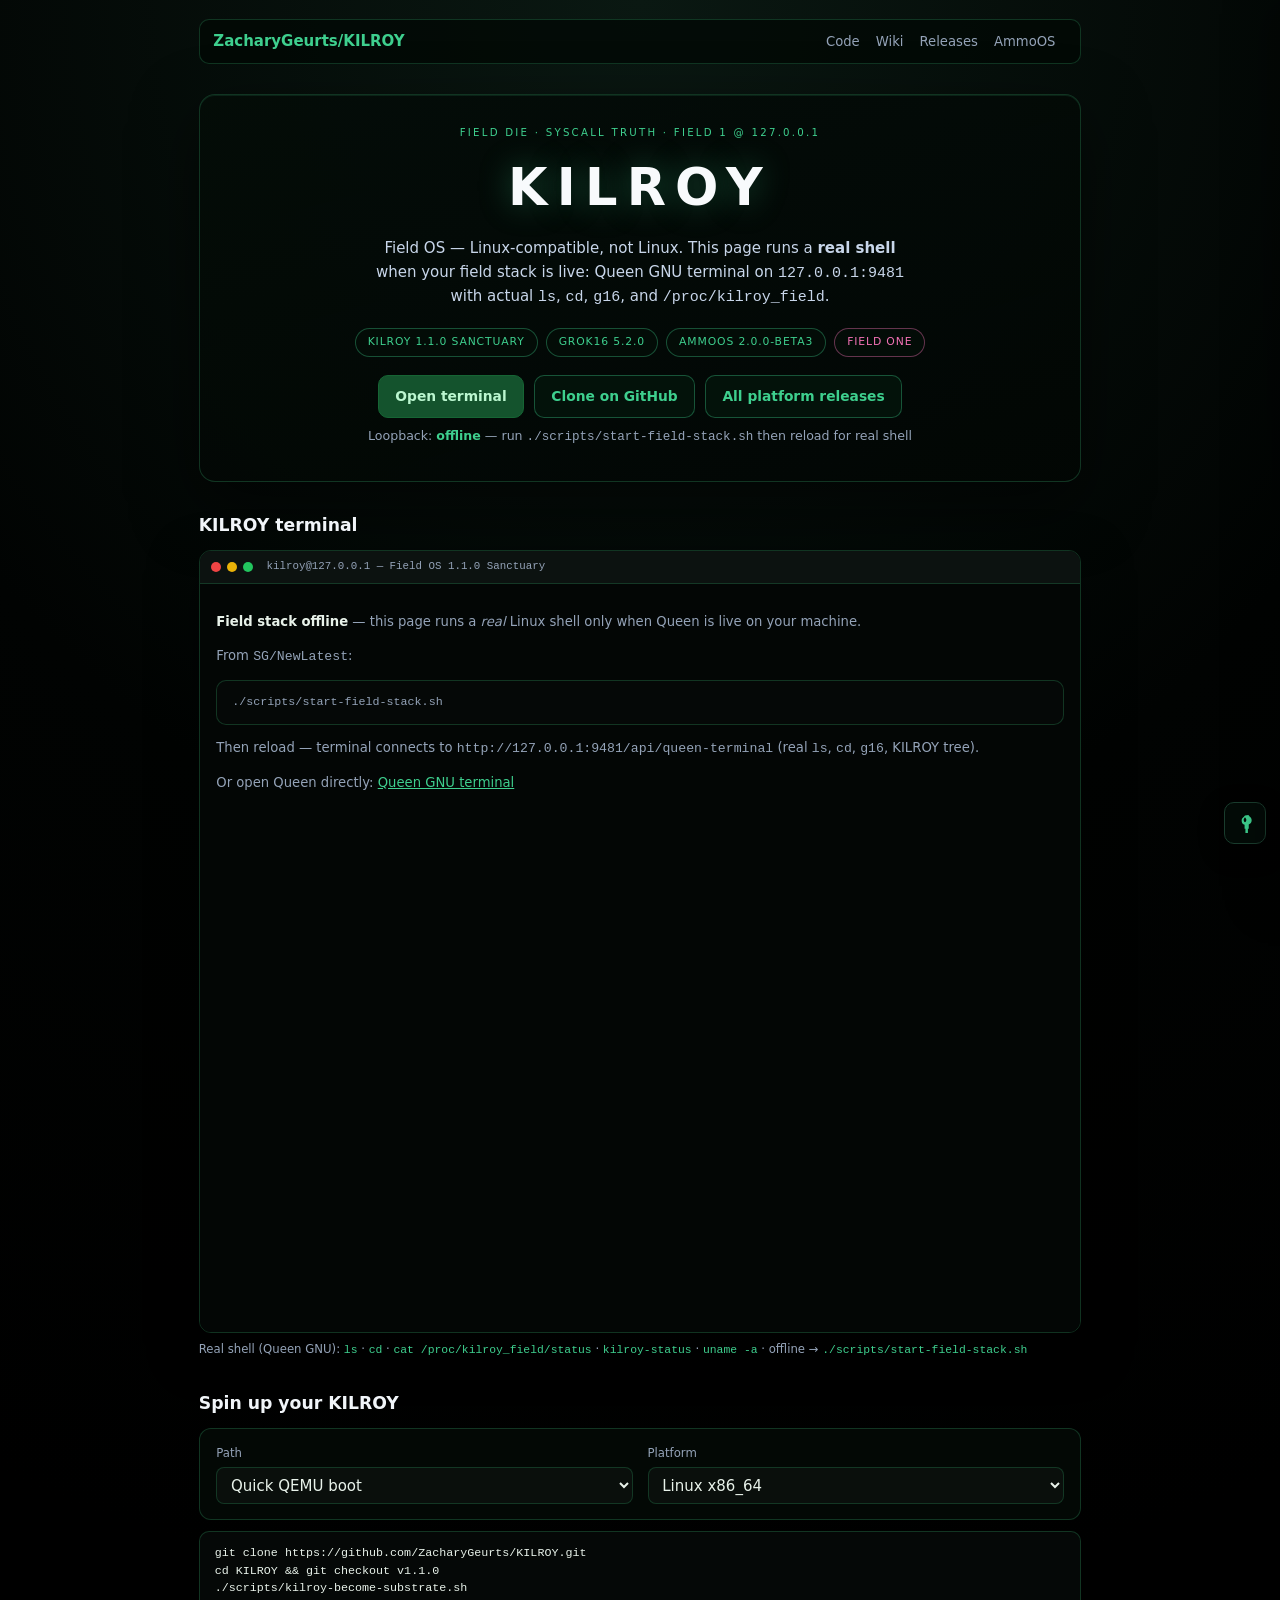
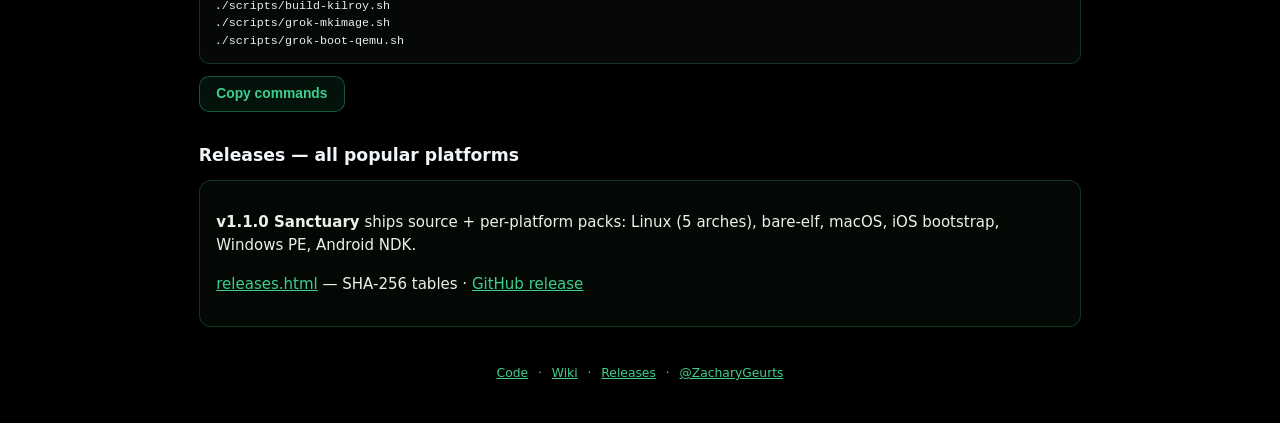
==== commit c89ea92d: "pages: KILROY v1.1.0" ====
--- a/index.html
+++ b/index.html
@@ -4,9 +4,11 @@
   <meta charset="UTF-8" />
   <meta name="viewport" content="width=device-width, initial-scale=1" />
   <title>KILROY 1.1.0 Sanctuary — Field OS terminal</title>
-  <meta name="description" content="KILROY Field OS 1.1.0 Sanctuary — interactive terminal, spin up your field node at 127.0.0.1" />
+  <meta name="description" content="KILROY Field OS 1.1.0 Sanctuary — real Queen GNU terminal, spin up your field node at 127.0.0.1" />
   <link rel="canonical" href="https://zacharygeurts.github.io/KILROY/" />
   <link rel="stylesheet" href="kilroy.css" />
+  <link rel="stylesheet" href="queen-styles.css" />
+  <link rel="stylesheet" href="queen-gnu-terminal.css" />
 </head>
 <body>
   <div class="wrap">
@@ -25,12 +27,13 @@
         <p class="eyebrow">Field Die · syscall truth · Field 1 @ 127.0.0.1</p>
         <h1>KILROY</h1>
         <p class="motto">
-          Field OS — Linux-compatible, not Linux. This page <strong>runs KILROY</strong>:
-          a working Linux shell with <code>ls</code>, <code>cd</code>, <code>/proc/kilroy_field</code>, and spin-up commands.
+          Field OS — Linux-compatible, not Linux. This page runs a <strong>real shell</strong>
+          when your field stack is live: Queen GNU terminal on <code>127.0.0.1:9481</code>
+          with actual <code>ls</code>, <code>cd</code>, <code>g16</code>, and <code>/proc/kilroy_field</code>.
         </p>
         <div class="pills" aria-label="Stack">
           <span class="pill">KILROY 1.1.0 Sanctuary</span>
-          <span class="pill">Grok16 5.1.0</span>
+          <span class="pill">Grok16 5.2.0</span>
           <span class="pill">AmmoOS 2.0.0-beta3</span>
           <span class="pill pill--rose">Field One</span>
         </div>
@@ -39,28 +42,26 @@
           <a class="btn" href="https://github.com/ZacharyGeurts/KILROY">Clone on GitHub</a>
           <a class="btn" href="releases.html">All platform releases</a>
         </div>
-        <p class="status-line" id="local-status">Probing loopback field stack…</p>
+        <p class="status-line" id="local-status">Probing Queen GNU terminal…</p>
       </section>
 
       <section id="terminal" aria-label="KILROY terminal">
         <h2>KILROY terminal</h2>
-        <div class="terminal-wrap">
+        <div class="terminal-wrap terminal-wrap--real">
           <div class="terminal-chrome">
             <span class="dot dot--r"></span>
             <span class="dot dot--y"></span>
             <span class="dot dot--g"></span>
             <span class="terminal-title">kilroy@127.0.0.1 — Field OS 1.1.0 Sanctuary</span>
           </div>
-          <div id="kilroy-terminal" class="terminal" tabindex="0">
-            <div id="terminal-output" class="terminal-output" aria-live="polite"></div>
-            <label class="terminal-input-row" for="terminal-input">
-              <span id="terminal-prompt" class="terminal-prompt" aria-hidden="true">kilroy@127.0.0.1:~$ </span>
-              <input id="terminal-input" type="text" autocomplete="off" spellcheck="false"
-                aria-label="KILROY shell command" placeholder="" />
-            </label>
-          </div>
+          <div id="kilroy-terminal-offline" class="terminal-offline" hidden></div>
+          <div id="kilroy-terminal-root" class="terminal-root"></div>
         </div>
-        <p class="terminal-hint">Linux shell: <code>ls</code> · <code>cd</code> · <code>cat /proc/kilroy_field/status</code> · <code>uname -a</code> · KILROY: <code>spin quick</code> · <code>help</code></p>
+        <p class="terminal-hint">
+          Real shell (Queen GNU): <code>ls</code> · <code>cd</code> · <code>cat /proc/kilroy_field/status</code> ·
+          <code>kilroy-status</code> · <code>uname -a</code> ·
+          offline → <code>./scripts/start-field-stack.sh</code>
+        </p>
       </section>
 
       <section id="spin-up">
@@ -117,7 +118,8 @@
       <a href="https://github.com/ZacharyGeurts">@ZacharyGeurts</a>
     </footer>
   </div>
-  <script src="kilroy-vfs.js"></script>
+  <script src="queen-styles.js"></script>
+  <script src="queen-gnu-terminal.js"></script>
   <script src="spin-up.js"></script>
   <script src="kilroy-terminal.js"></script>
 </body>
--- a/kilroy.css
+++ b/kilroy.css
@@ -84,6 +84,7 @@
 }
 .status-line { font-size: 0.84rem; color: var(--dim); margin: 0.5rem 0 0; }
 .status-line strong { color: var(--accent); }
+.status-line--live strong { color: #4ade80; }
 .footer { margin-top: 2.5rem; text-align: center; font-size: 0.82rem; color: var(--dim); }
 .footer a { margin: 0 0.4rem; }
 
@@ -103,36 +104,22 @@
   margin-left: 0.5rem; font-size: 0.72rem; color: var(--dim);
   font-family: var(--mono);
 }
-.terminal {
-  background: #030605; min-height: 280px; max-height: 420px;
+.terminal-wrap--real { min-height: 480px; }
+.terminal-root {
+  background: #030605; min-height: 440px; height: 52vh; max-height: 640px;
   display: flex; flex-direction: column;
 }
-.terminal-output {
-  flex: 1; overflow-y: auto; padding: 0.85rem 1rem 0.25rem;
-  font-family: var(--mono); font-size: 0.78rem; line-height: 1.45;
+.terminal-root .qgt-embed,
+.terminal-root .qgt-shell {
+  flex: 1; min-height: 0; height: 100%;
 }
-.t-line { white-space: pre-wrap; word-break: break-word; }
-.t-prompt { color: var(--accent); }
-.t-echo { color: #a7f3d0; }
-.t-boot { color: #86efac; }
-.t-banner { color: #f8fafc; font-weight: 700; margin-bottom: 0.35rem; }
-.t-dim { color: var(--dim); }
-.t-accent { color: var(--accent); }
-.t-cmd { color: #fde68a; }
-.t-ok { color: #4ade80; }
+.terminal-offline {
+  background: #030605; min-height: 280px; padding: 1rem 1.1rem;
+  font-size: 0.88rem; line-height: 1.55; color: var(--dim);
+}
+.terminal-offline strong { color: var(--text); }
+.terminal-offline pre.cmd { margin-top: 0.5rem; }
 .t-warn { color: #fbbf24; }
-.terminal-input-row {
-  display: flex; align-items: center; gap: 0;
-  padding: 0.35rem 1rem 0.65rem; border-top: 1px solid rgba(26, 77, 50, 0.35);
-}
-.terminal-prompt {
-  color: var(--accent); font-family: var(--mono); font-size: 0.78rem;
-  white-space: nowrap; flex-shrink: 0; user-select: none;
-}
-.terminal-input-row input {
-  flex: 1; min-width: 0; border: none; background: transparent; color: var(--text);
-  font-family: var(--mono); font-size: 0.78rem; outline: none; padding: 0.25rem 0;
-}
 .terminal-hint {
   margin: 0.5rem 0 0; font-size: 0.78rem; color: var(--dim);
 }
--- a/queen-styles.css
+++ b/queen-styles.css
@@ -0,0 +1,237 @@
+/* Queen Styles — theme flyout, preview widgets, token editor */
+.qb-styles-flyout {
+  position: fixed;
+  top: 0;
+  right: 0;
+  width: min(420px, 94vw);
+  height: 100%;
+  background: var(--qm-surface, var(--panel, #0a120e));
+  border-left: 1px solid var(--qm-border, var(--border, #1a3d2e));
+  padding: 14px 16px 24px;
+  transform: translateX(100%);
+  transition: transform 0.22s ease;
+  z-index: 2600;
+  overflow: auto;
+  box-shadow: -12px 0 40px rgba(0, 0, 0, 0.35);
+  font-size: 0.82rem;
+}
+
+.qb-styles-flyout.open {
+  transform: translateX(0);
+}
+
+.qs-head h2 {
+  margin: 0 0 10px;
+  font-size: 0.78rem;
+  letter-spacing: 0.1em;
+  text-transform: uppercase;
+  color: var(--qm-accent, var(--accent, #3ecf8e));
+}
+
+.qs-theme-bar {
+  display: flex;
+  gap: 6px;
+  align-items: stretch;
+  margin-bottom: 8px;
+}
+
+.qs-theme-select {
+  flex: 1;
+  min-width: 0;
+  appearance: none;
+  border: 1px solid var(--qm-border, var(--border, #1a3d2e));
+  background: var(--qm-elevated, var(--panel, #0c1812));
+  color: var(--qm-text, var(--text, #e8f2ea));
+  border-radius: var(--qs-dropdown-radius, 8px);
+  padding: 0.45rem 0.6rem;
+  font: inherit;
+  cursor: pointer;
+}
+
+.qs-theme-select option.qs-option-new {
+  background: rgba(94, 234, 212, 0.18);
+  color: var(--qm-accent, #3ecf8e);
+  font-weight: 600;
+}
+
+.qs-theme-add {
+  appearance: none;
+  border: 1px solid var(--qm-accent, var(--accent, #3ecf8e));
+  background: rgba(62, 207, 142, 0.12);
+  color: var(--qm-accent, var(--accent, #3ecf8e));
+  border-radius: var(--qs-dropdown-radius, 8px);
+  width: 40px;
+  font-size: 1.2rem;
+  line-height: 1;
+  cursor: pointer;
+  font-weight: 700;
+}
+
+.qs-theme-add:hover {
+  background: rgba(62, 207, 142, 0.22);
+}
+
+.qs-rename {
+  width: 100%;
+  box-sizing: border-box;
+  border: 1px solid var(--qm-border, var(--border, #1a3d2e));
+  background: var(--qm-elevated, var(--panel, #0c1812));
+  color: var(--qm-text, var(--text, #e8f2ea));
+  border-radius: var(--qs-input-radius, 8px);
+  padding: 0.42rem 0.55rem;
+  font: inherit;
+  margin-bottom: 12px;
+}
+
+.qs-rename:focus {
+  outline: none;
+  border-color: var(--qm-accent, var(--accent, #3ecf8e));
+  box-shadow: 0 0 0 2px rgba(62, 207, 142, 0.2);
+}
+
+.qs-rename.qs-rename--highlight {
+  border-color: var(--qm-accent, #3ecf8e);
+  background: rgba(62, 207, 142, 0.08);
+}
+
+.qs-preview {
+  border: 1px solid var(--qm-border, var(--border, #1a3d2e));
+  border-radius: var(--qm-radius, 12px);
+  padding: 12px;
+  margin-bottom: 14px;
+  background: var(--qm-bg, var(--bg, #010302));
+}
+
+.qs-preview-row {
+  display: flex;
+  flex-wrap: wrap;
+  gap: 8px;
+  align-items: center;
+  margin-bottom: 8px;
+}
+
+.qs-preview-row:last-child {
+  margin-bottom: 0;
+}
+
+.qs-preview-btn {
+  appearance: none;
+  border: 1px solid var(--qm-border, var(--border, #1a3d2e));
+  background: var(--qm-elevated, var(--panel, #0c1812));
+  color: var(--qm-text, var(--text, #e8f2ea));
+  border-radius: var(--qs-btn-radius, 8px);
+  padding: var(--qs-btn-padding, 0.35rem 0.65rem);
+  font: inherit;
+  font-size: 0.78rem;
+  cursor: default;
+}
+
+.qs-preview-btn--primary {
+  border-color: var(--qm-accent, var(--accent, #3ecf8e));
+  color: var(--qm-accent, var(--accent, #3ecf8e));
+}
+
+.qs-preview-pill {
+  display: inline-flex;
+  padding: 0.18rem 0.55rem;
+  border-radius: var(--qs-pill-radius, 999px);
+  border: 1px solid var(--qm-border, var(--border, #1a3d2e));
+  font-size: 0.72rem;
+  color: var(--qm-dim, var(--dim, #7a9a88));
+}
+
+.qs-preview-pill.ok {
+  border-color: var(--qm-ok, var(--ok, #22c55e));
+  color: #a7f3d0;
+}
+
+.qs-preview-dropdown {
+  border: 1px solid var(--qm-border, var(--border, #1a3d2e));
+  background: var(--qm-elevated, var(--panel, #0c1812));
+  color: var(--qm-text, var(--text, #e8f2ea));
+  border-radius: var(--qs-dropdown-radius, 8px);
+  padding: 0.35rem 0.5rem;
+  font: inherit;
+  font-size: 0.78rem;
+}
+
+.qs-section {
+  margin-bottom: 14px;
+}
+
+.qs-section h3 {
+  margin: 0 0 8px;
+  font-size: 0.68rem;
+  letter-spacing: 0.08em;
+  text-transform: uppercase;
+  color: var(--qm-dim, var(--dim, #7a9a88));
+}
+
+.qs-grid {
+  display: grid;
+  grid-template-columns: 1fr 1fr;
+  gap: 6px 10px;
+}
+
+.qs-field {
+  display: flex;
+  flex-direction: column;
+  gap: 3px;
+  font-size: 0.72rem;
+  color: var(--qm-dim, var(--dim, #7a9a88));
+}
+
+.qs-field input[type="color"] {
+  width: 100%;
+  height: 28px;
+  padding: 0;
+  border: 1px solid var(--qm-border, var(--border, #1a3d2e));
+  border-radius: 6px;
+  background: transparent;
+  cursor: pointer;
+}
+
+.qs-field input[type="text"],
+.qs-field select {
+  border: 1px solid var(--qm-border, var(--border, #1a3d2e));
+  background: var(--qm-elevated, var(--panel, #0c1812));
+  color: var(--qm-text, var(--text, #e8f2ea));
+  border-radius: 6px;
+  padding: 0.3rem 0.4rem;
+  font: inherit;
+  font-size: 0.75rem;
+}
+
+.qs-muted {
+  opacity: 0.7;
+  font-size: 0.72rem;
+  margin: 0 0 10px;
+}
+
+.qs-float-btn {
+  position: fixed;
+  right: 14px;
+  bottom: 56px;
+  z-index: 2500;
+  appearance: none;
+  border: 1px solid var(--qm-border, var(--border, #1a3d2e));
+  background: var(--qm-elevated, var(--panel, #0c1812));
+  color: var(--qm-accent, var(--accent, #3ecf8e));
+  border-radius: 10px;
+  width: 42px;
+  height: 42px;
+  cursor: pointer;
+  box-shadow: var(--qm-shadow, 0 8px 24px rgba(0, 0, 0, 0.4));
+  display: flex;
+  align-items: center;
+  justify-content: center;
+}
+
+.qs-float-btn:hover {
+  border-color: var(--qm-accent, var(--accent, #3ecf8e));
+}
+
+.qs-float-btn svg {
+  width: 20px;
+  height: 20px;
+}
--- a/queen-gnu-terminal.css
+++ b/queen-gnu-terminal.css
@@ -0,0 +1,596 @@
+/* Queen GNU Terminal — secured CSS · semi-transparent green glow · no blur */
+.qw-os-panel--terminal {
+  max-height: none;
+  top: 0;
+  bottom: 52px;
+  padding: 0;
+  overflow: hidden;
+  display: flex;
+  flex-direction: column;
+  background: transparent;
+}
+
+.qw-os-panel--terminal:not([hidden]) {
+  display: flex !important;
+}
+
+body.qw-terminal-mode .qb-chrome,
+body.qw-terminal-mode .qb-viewport {
+  display: none !important;
+}
+
+.qgt-shell,
+.qgt-shell[data-qgt-secured="1"] {
+  --qgt-green: var(--qb-accent, #3ecf8e);
+  --qgt-green-dim: color-mix(in srgb, var(--qb-dim, #7a9a88) 55%, transparent);
+  --qgt-green-glow: color-mix(in srgb, var(--qb-accent, #3ecf8e) 35%, transparent);
+  --qgt-bg: color-mix(in srgb, var(--qb-bg, #060a08) 82%, transparent);
+  --qgt-bg-pane: color-mix(in srgb, var(--qb-surface, #08100c) 78%, transparent);
+  --qgt-border: color-mix(in srgb, var(--qb-border, #1a4d32) 28%, transparent);
+  --qgt-text: var(--qb-text, #8dffb8);
+  --qgt-cmd: var(--qb-aqua, #7ec8ff);
+  --qgt-err: var(--qb-danger, #f472b6);
+  --qgt-url: var(--qb-flow, #6ab0ff);
+  --qgt-font-size: 0.88rem;
+  display: flex;
+  flex-direction: column;
+  flex: 1;
+  min-height: 0;
+  height: 100%;
+  color: var(--qgt-text);
+  font-family: var(--qm-mono, "JetBrains Mono", ui-monospace, "Liberation Mono", monospace);
+  background: var(--qgt-bg);
+}
+
+.qgt-topbar {
+  display: flex;
+  align-items: stretch;
+  flex-wrap: wrap;
+  gap: 0;
+  padding: 0 8px;
+  background: linear-gradient(180deg, rgba(12, 28, 18, 0.95) 0%, rgba(8, 18, 12, 0.92) 100%);
+  border-bottom: 1px solid var(--qgt-border);
+  flex-shrink: 0;
+}
+
+.qgt-topbar-brand {
+  display: flex;
+  align-items: center;
+  gap: 8px;
+  padding: 8px 10px 8px 4px;
+  font-size: 0.8rem;
+  font-weight: 600;
+  letter-spacing: 0.04em;
+  color: var(--qgt-green);
+  text-shadow: 0 0 10px var(--qgt-green-glow);
+}
+
+.qgt-topbar-pill {
+  display: inline-flex;
+  align-items: center;
+  padding: 2px 8px;
+  border-radius: 4px;
+  font-size: 0.62rem;
+  font-weight: 700;
+  letter-spacing: 0.08em;
+  text-transform: uppercase;
+  border: 1px solid var(--qgt-border);
+}
+
+.qgt-topbar-pill--secured {
+  color: #a8ffd0;
+  background: rgba(34, 197, 94, 0.12);
+  text-shadow: 0 0 6px var(--qgt-green-glow);
+}
+
+.qgt-topbar-pill--kilroy {
+  color: #7ec8ff;
+  border-color: rgba(126, 200, 255, 0.35);
+  background: rgba(30, 60, 90, 0.25);
+}
+
+.qgt-menubar {
+  display: flex;
+  align-items: stretch;
+  gap: 0;
+  flex: 1;
+  font-size: 0.78rem;
+  user-select: none;
+}
+
+.qgt-menu {
+  position: relative;
+}
+
+.qgt-menu-btn {
+  border: none;
+  background: transparent;
+  color: rgba(180, 240, 200, 0.85);
+  padding: 8px 11px;
+  font: inherit;
+  cursor: pointer;
+}
+
+.qgt-menu-btn:hover,
+.qgt-menu-btn[aria-expanded="true"] {
+  background: rgba(34, 197, 94, 0.16);
+  color: #e8fff0;
+  text-shadow: 0 0 8px var(--qgt-green-glow);
+}
+
+.qgt-menu-drop {
+  display: none;
+  position: absolute;
+  top: 100%;
+  left: 0;
+  min-width: 188px;
+  margin: 0;
+  padding: 4px 0;
+  list-style: none;
+  background: rgba(10, 22, 14, 0.96);
+  border: 1px solid var(--qgt-border);
+  border-radius: 0 0 6px 6px;
+  box-shadow: 0 8px 20px rgba(0, 0, 0, 0.35);
+  z-index: 50;
+}
+
+.qgt-menu-drop.open {
+  display: block;
+}
+
+.qgt-menu-drop li button {
+  display: block;
+  width: 100%;
+  text-align: left;
+  border: none;
+  background: transparent;
+  color: #b8e8c8;
+  padding: 7px 14px;
+  font: inherit;
+  cursor: pointer;
+}
+
+.qgt-menu-drop li button:hover {
+  background: rgba(34, 197, 94, 0.14);
+  color: #f0fff4;
+}
+
+.qgt-menu-drop .sep {
+  height: 1px;
+  margin: 4px 8px;
+  background: rgba(62, 207, 142, 0.15);
+  pointer-events: none;
+}
+
+.qgt-titlebar {
+  margin-left: auto;
+  padding: 8px 10px;
+  font-size: 0.68rem;
+  letter-spacing: 0.1em;
+  text-transform: uppercase;
+  color: var(--qgt-green-dim);
+}
+
+.qgt-statusbar {
+  display: flex;
+  align-items: center;
+  flex-wrap: wrap;
+  gap: 12px 18px;
+  padding: 5px 12px;
+  font-size: 0.72rem;
+  color: rgba(140, 220, 170, 0.8);
+  background: rgba(4, 10, 6, 0.88);
+  border-bottom: 1px solid rgba(34, 197, 94, 0.14);
+  flex-shrink: 0;
+}
+
+.qgt-statusbar strong {
+  color: var(--qgt-green);
+  font-weight: 600;
+  text-shadow: 0 0 8px var(--qgt-green-glow);
+}
+
+.qgt-status-theme {
+  color: var(--qgt-green-dim);
+  font-size: 0.65rem;
+  letter-spacing: 0.04em;
+  text-transform: uppercase;
+}
+
+.qgt-status-layout {
+  margin-left: auto;
+  color: var(--qgt-green-dim);
+  text-transform: uppercase;
+  letter-spacing: 0.06em;
+  font-size: 0.65rem;
+}
+
+.qgt-tabstrip {
+  display: flex;
+  align-items: stretch;
+  gap: 4px;
+  padding: 6px 8px 0;
+  background: rgba(6, 14, 10, 0.75);
+  border-bottom: 1px solid rgba(34, 197, 94, 0.12);
+  flex-shrink: 0;
+  overflow-x: auto;
+}
+
+.qgt-tabstrip[hidden] {
+  display: none !important;
+}
+
+.qgt-tab {
+  border: 1px solid transparent;
+  border-bottom: none;
+  border-radius: 6px 6px 0 0;
+  background: rgba(8, 20, 12, 0.6);
+  color: rgba(160, 220, 180, 0.75);
+  padding: 6px 12px;
+  font: inherit;
+  font-size: 0.72rem;
+  cursor: pointer;
+  white-space: nowrap;
+}
+
+.qgt-tab:hover {
+  color: #d0ffe0;
+  background: rgba(20, 40, 28, 0.7);
+}
+
+.qgt-tab.active {
+  color: var(--qgt-green);
+  background: var(--qgt-bg-pane);
+  border-color: var(--qgt-border);
+  text-shadow: 0 0 8px var(--qgt-green-glow);
+}
+
+.qgt-tab-add {
+  min-width: 32px;
+  color: var(--qgt-green);
+  font-weight: 700;
+}
+
+.qgt-deck {
+  display: grid;
+  grid-template-columns: minmax(0, 1fr) 72px min(360px, 32vw) 14px;
+  flex: 1;
+  min-height: 0;
+  overflow: hidden;
+}
+
+.qgt-deck[data-miniview="0"] {
+  grid-template-columns: minmax(0, 1fr) min(360px, 32vw) 14px;
+}
+
+.qgt-deck[data-miniview="0"] .qgt-miniview {
+  display: none;
+}
+
+.qgt-deck[data-mini="0"] {
+  grid-template-columns: minmax(0, 1fr) 72px 14px;
+}
+
+.qgt-deck[data-mini="0"] .qgt-minibrowser-pane {
+  display: none;
+}
+
+.qgt-deck[data-miniview="0"][data-mini="0"] {
+  grid-template-columns: minmax(0, 1fr) 14px;
+}
+
+.qgt-main {
+  display: flex;
+  flex-direction: column;
+  min-height: 0;
+  min-width: 0;
+  border-right: 1px solid rgba(34, 197, 94, 0.12);
+}
+
+.qgt-workspace {
+  flex: 1;
+  min-height: 0;
+  display: grid;
+  gap: 1px;
+  background: rgba(34, 197, 94, 0.08);
+  overflow: hidden;
+}
+
+.qgt-workspace[data-layout="tabs"] .qgt-session {
+  display: none;
+}
+
+.qgt-workspace[data-layout="tabs"] .qgt-session.active {
+  display: flex;
+}
+
+.qgt-workspace[data-layout="split-2"] {
+  grid-template-columns: 1fr 1fr;
+  grid-template-rows: 1fr;
+}
+
+.qgt-workspace[data-layout="split-3"] {
+  grid-template-columns: 1fr 1fr 1fr;
+  grid-template-rows: 1fr;
+}
+
+.qgt-workspace[data-layout="split-4"] {
+  grid-template-columns: 1fr 1fr;
+  grid-template-rows: 1fr 1fr;
+}
+
+.qgt-workspace[data-layout="split-2"] .qgt-session,
+.qgt-workspace[data-layout="split-3"] .qgt-session,
+.qgt-workspace[data-layout="split-4"] .qgt-session {
+  display: flex;
+}
+
+.qgt-session {
+  flex-direction: column;
+  min-height: 0;
+  min-width: 0;
+  background: var(--qgt-bg-pane);
+  outline: none;
+}
+
+.qgt-session.active {
+  box-shadow: inset 0 0 0 1px rgba(62, 207, 142, 0.22);
+}
+
+.qgt-session-head {
+  display: flex;
+  align-items: center;
+  gap: 6px;
+  padding: 4px 8px;
+  font-size: 0.65rem;
+  letter-spacing: 0.05em;
+  text-transform: uppercase;
+  color: var(--qgt-green-dim);
+  border-bottom: 1px solid rgba(34, 197, 94, 0.1);
+  flex-shrink: 0;
+}
+
+.qgt-session-head strong {
+  color: var(--qgt-green);
+  text-shadow: 0 0 6px var(--qgt-green-glow);
+}
+
+.qgt-terminal-out {
+  flex: 1;
+  min-height: 0;
+  overflow-y: auto;
+  overflow-x: hidden;
+  padding: 10px 12px 6px;
+  font-size: var(--qgt-font-size);
+  line-height: 1.45;
+  scrollbar-width: none;
+  color: var(--qgt-text);
+  text-shadow: 0 0 6px var(--qgt-green-glow);
+  contain: layout style paint;
+}
+
+.qgt-terminal-out::-webkit-scrollbar {
+  display: none;
+}
+
+.qgt-terminal-out.qgt-nowrap .qgt-line {
+  white-space: pre;
+  overflow-x: auto;
+}
+
+.qgt-line {
+  margin: 0 0 3px;
+  white-space: pre-wrap;
+  word-break: break-word;
+}
+
+.qgt-line--banner {
+  color: var(--qgt-green);
+  text-shadow: 0 0 10px var(--qgt-green-glow);
+}
+
+.qgt-line--cmd {
+  color: var(--qgt-cmd);
+  text-shadow: 0 0 6px color-mix(in srgb, var(--qgt-cmd) 25%, transparent);
+}
+
+.qgt-line--out {
+  color: var(--qgt-text);
+}
+
+.qgt-line--err {
+  color: var(--qgt-err);
+  text-shadow: 0 0 8px color-mix(in srgb, var(--qgt-err) 35%, transparent);
+}
+
+.qgt-line--url {
+  color: var(--qgt-url);
+  cursor: pointer;
+  text-decoration: underline;
+}
+
+.qgt-prompt-row {
+  display: flex;
+  align-items: center;
+  gap: 0;
+  padding: 6px 10px 10px;
+  border-top: 1px solid rgba(34, 197, 94, 0.14);
+  background: rgba(6, 14, 10, 0.85);
+  flex-shrink: 0;
+}
+
+.qgt-prompt-label {
+  color: var(--qgt-green);
+  white-space: nowrap;
+  font-size: var(--qgt-font-size);
+  text-shadow: 0 0 8px var(--qgt-green-glow);
+}
+
+.qgt-prompt-input {
+  flex: 1;
+  min-width: 0;
+  border: none;
+  background: transparent;
+  color: #e8fff0;
+  font: inherit;
+  font-size: var(--qgt-font-size);
+  outline: none;
+  padding: 4px 6px;
+  caret-color: var(--qgt-green);
+}
+
+.qgt-miniview {
+  display: flex;
+  flex-direction: column;
+  min-height: 0;
+  background: rgba(5, 12, 8, 0.88);
+  border-right: 1px solid rgba(34, 197, 94, 0.1);
+  font-size: 0.55rem;
+  line-height: 1.25;
+  color: rgba(110, 231, 168, 0.65);
+  overflow: hidden;
+}
+
+.qgt-miniview-label {
+  padding: 6px 6px 4px;
+  font-size: 0.58rem;
+  letter-spacing: 0.08em;
+  text-transform: uppercase;
+  color: var(--qgt-green-dim);
+  border-bottom: 1px solid rgba(34, 197, 94, 0.1);
+  flex-shrink: 0;
+}
+
+.qgt-miniview-body {
+  flex: 1;
+  overflow: hidden;
+  padding: 4px 5px;
+  opacity: 0.85;
+}
+
+.qgt-miniview-line {
+  margin: 0 0 2px;
+  white-space: nowrap;
+  overflow: hidden;
+  text-overflow: ellipsis;
+}
+
+.qgt-miniview-pos {
+  height: 4px;
+  margin: 4px 6px 6px;
+  border-radius: 2px;
+  background: rgba(34, 197, 94, 0.12);
+  flex-shrink: 0;
+  position: relative;
+}
+
+.qgt-miniview-pos i {
+  position: absolute;
+  left: 0;
+  top: 0;
+  height: 100%;
+  border-radius: 2px;
+  background: linear-gradient(90deg, #22c55e, #3ecf8e);
+  box-shadow: 0 0 6px var(--qgt-green-glow);
+  min-width: 8%;
+}
+
+.qgt-minibrowser-pane {
+  display: flex;
+  flex-direction: column;
+  min-height: 0;
+  background: rgba(8, 14, 12, 0.9);
+  border-right: 1px solid rgba(34, 197, 94, 0.1);
+}
+
+.qgt-mini-head {
+  display: flex;
+  gap: 6px;
+  padding: 8px 10px;
+  border-bottom: 1px solid rgba(34, 197, 94, 0.14);
+  background: rgba(10, 18, 14, 0.92);
+  flex-shrink: 0;
+}
+
+.qgt-mini-head strong {
+  font-size: 0.72rem;
+  letter-spacing: 0.05em;
+  text-transform: uppercase;
+  color: var(--qgt-green);
+  align-self: center;
+  white-space: nowrap;
+  text-shadow: 0 0 6px var(--qgt-green-glow);
+}
+
+.qgt-mini-url {
+  flex: 1;
+  min-width: 0;
+  padding: 6px 8px;
+  border: 1px solid var(--qgt-border);
+  border-radius: 4px;
+  background: rgba(0, 8, 4, 0.85);
+  color: #d8f8e4;
+  font: inherit;
+  font-size: 0.75rem;
+}
+
+.qgt-mini-go {
+  padding: 6px 10px;
+  border: 1px solid var(--qgt-border);
+  border-radius: 4px;
+  background: rgba(20, 40, 28, 0.8);
+  color: var(--qgt-green);
+  font: inherit;
+  font-size: 0.75rem;
+  cursor: pointer;
+}
+
+.qgt-scrolltrack {
+  position: relative;
+  background: rgba(8, 14, 10, 0.95);
+  border-left: 1px solid rgba(62, 207, 142, 0.12);
+  cursor: pointer;
+  touch-action: none;
+}
+
+.qgt-scrollthumb {
+  position: absolute;
+  left: 2px;
+  right: 2px;
+  min-height: 24px;
+  border-radius: 4px;
+  background: linear-gradient(180deg, #3ecf8e 0%, #22c55e 100%);
+  border: 1px solid rgba(180, 255, 210, 0.2);
+  box-shadow: 0 0 10px var(--qgt-green-glow);
+}
+
+.qgt-scrolltrack:hover .qgt-scrollthumb,
+.qgt-scrolltrack.dragging .qgt-scrollthumb {
+  background: linear-gradient(180deg, #5dffa8 0%, #3ecf8e 100%);
+}
+
+.qgt-embed {
+  min-height: 280px;
+  height: 100%;
+  border: 1px solid var(--qgt-border);
+  border-radius: 8px;
+  overflow: hidden;
+}
+
+.qw-dock-btn--terminal.active {
+  border-color: var(--qgt-green);
+  background: rgba(34, 197, 94, 0.18);
+  box-shadow: 0 0 12px var(--qgt-green-glow);
+}
+
+@media (max-width: 900px) {
+  .qgt-deck,
+  .qgt-deck[data-miniview="1"],
+  .qgt-deck[data-mini="1"] {
+    grid-template-columns: minmax(0, 1fr) 14px;
+  }
+  .qgt-miniview,
+  .qgt-minibrowser-pane {
+    display: none !important;
+  }
+}
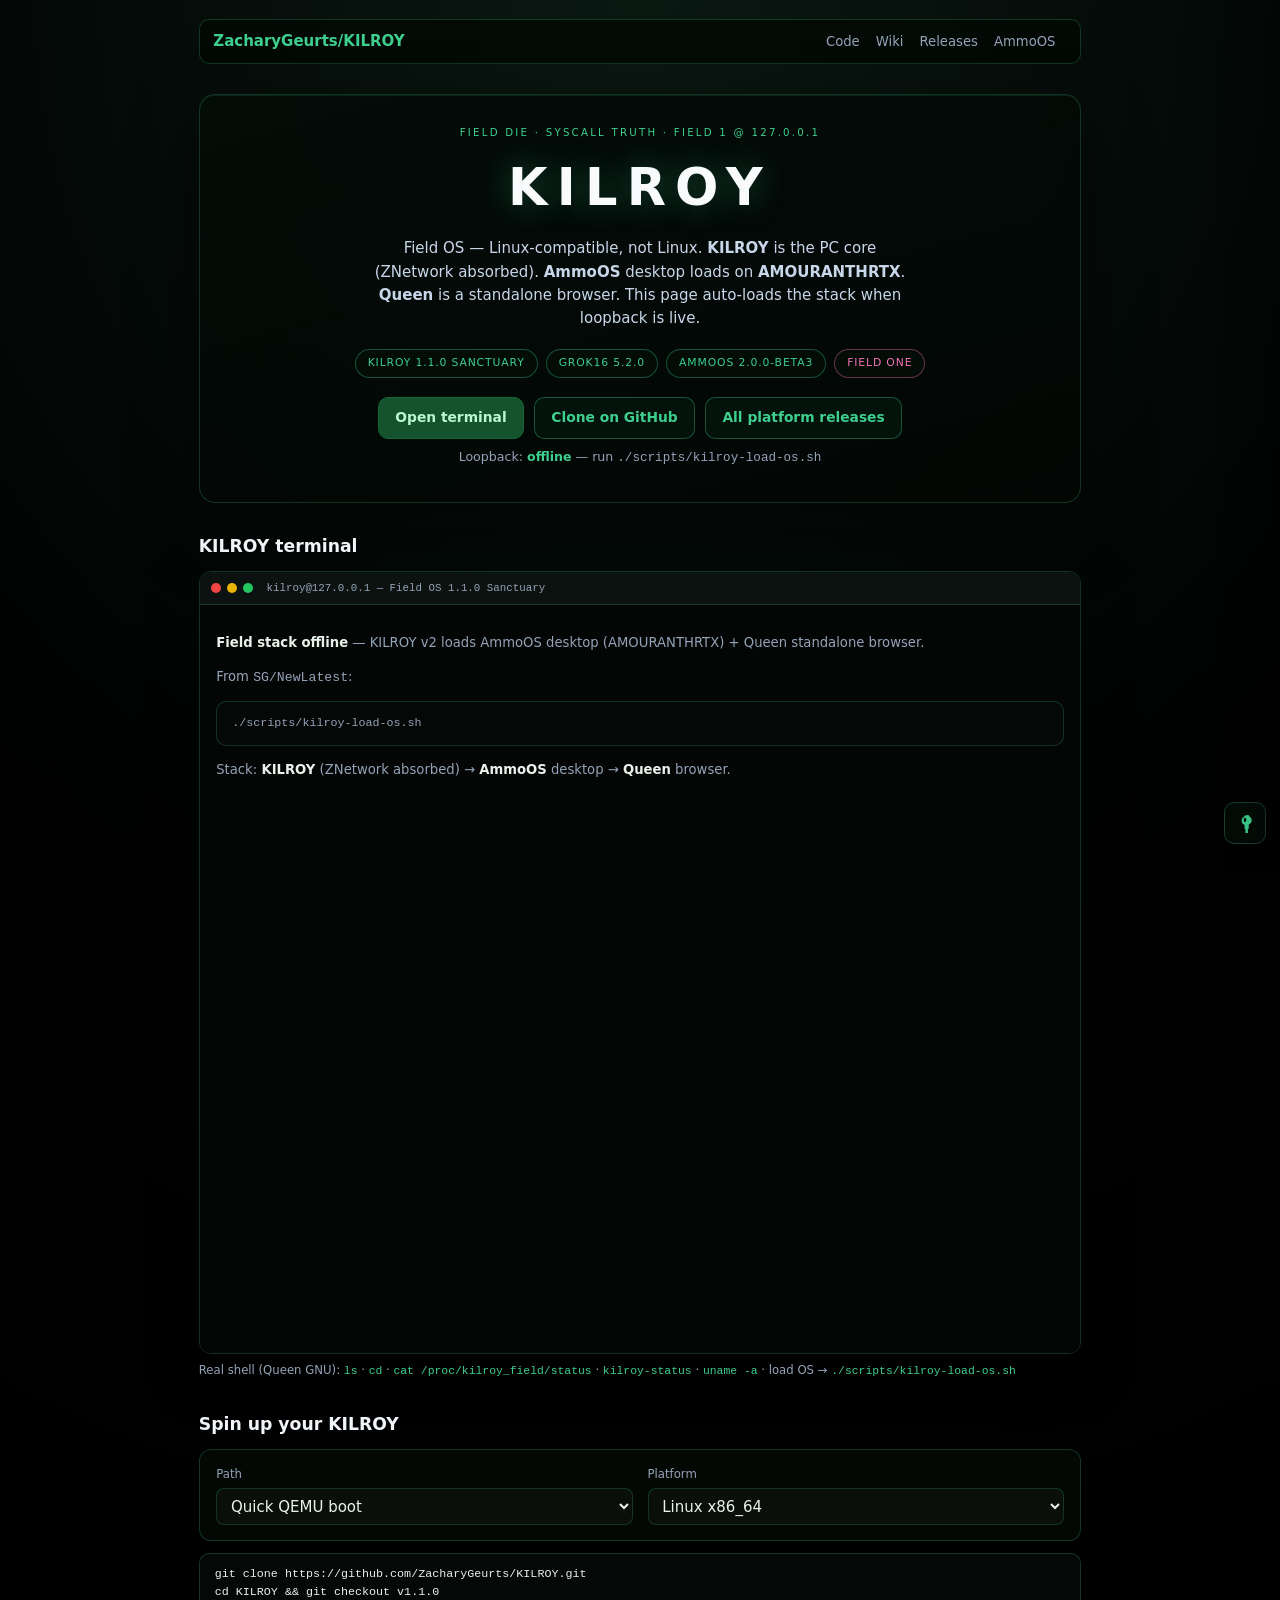
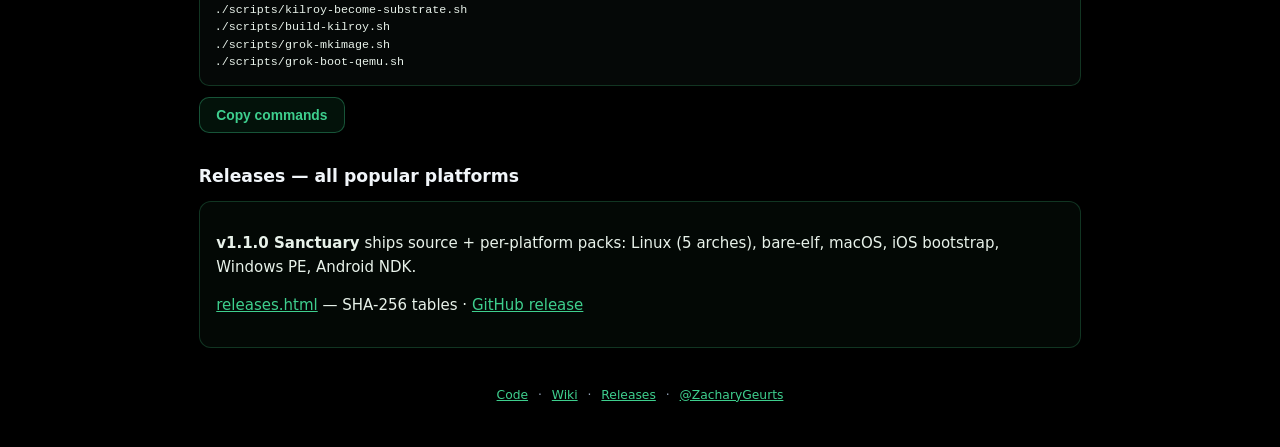
==== commit e6588a91: "pages: KILROY v1.1.0" ====
--- a/index.html
+++ b/index.html
@@ -27,9 +27,9 @@
         <p class="eyebrow">Field Die · syscall truth · Field 1 @ 127.0.0.1</p>
         <h1>KILROY</h1>
         <p class="motto">
-          Field OS — Linux-compatible, not Linux. This page runs a <strong>real shell</strong>
-          when your field stack is live: Queen GNU terminal on <code>127.0.0.1:9481</code>
-          with actual <code>ls</code>, <code>cd</code>, <code>g16</code>, and <code>/proc/kilroy_field</code>.
+          Field OS — Linux-compatible, not Linux. <strong>KILROY</strong> is the PC core (ZNetwork absorbed).
+          <strong>AmmoOS</strong> desktop loads on <strong>AMOURANTHRTX</strong>.
+          <strong>Queen</strong> is a standalone browser. This page auto-loads the stack when loopback is live.
         </p>
         <div class="pills" aria-label="Stack">
           <span class="pill">KILROY 1.1.0 Sanctuary</span>
@@ -60,7 +60,7 @@
         <p class="terminal-hint">
           Real shell (Queen GNU): <code>ls</code> · <code>cd</code> · <code>cat /proc/kilroy_field/status</code> ·
           <code>kilroy-status</code> · <code>uname -a</code> ·
-          offline → <code>./scripts/start-field-stack.sh</code>
+          load OS → <code>./scripts/kilroy-load-os.sh</code>
         </p>
       </section>
 
